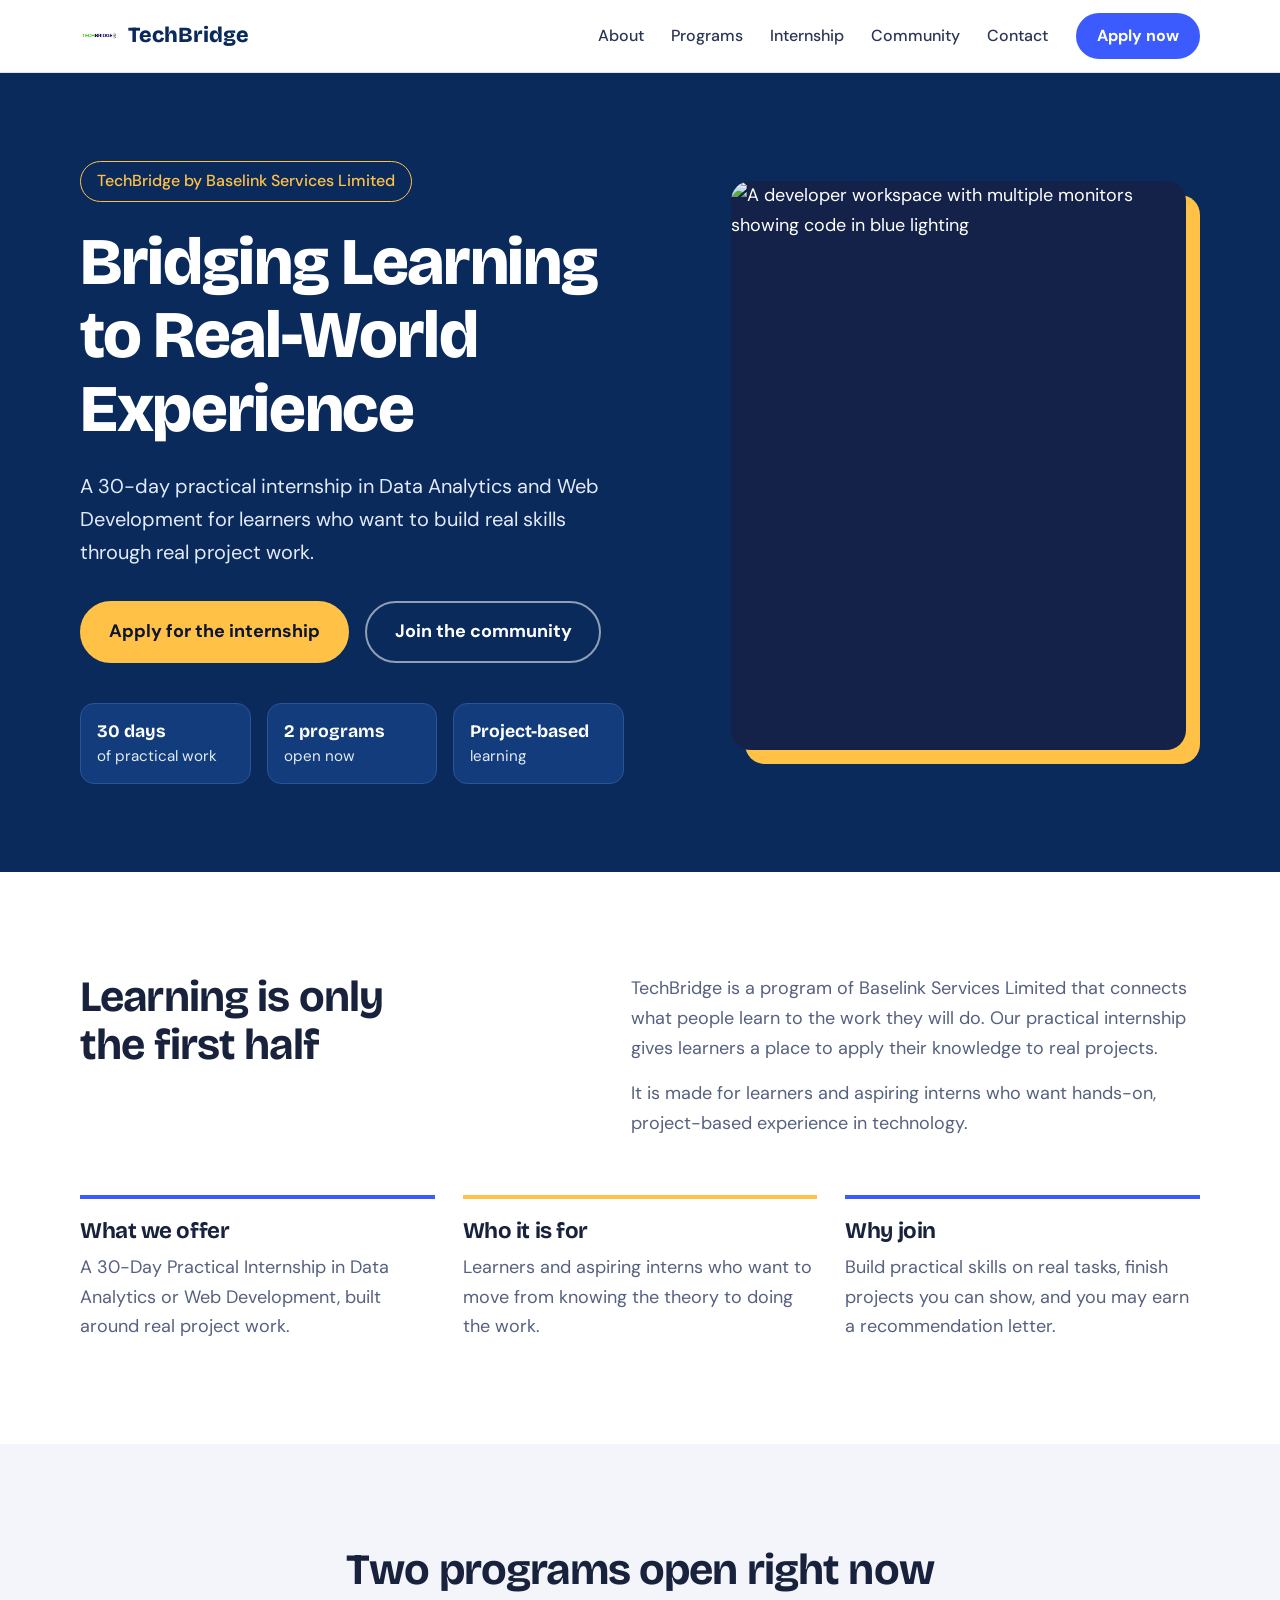
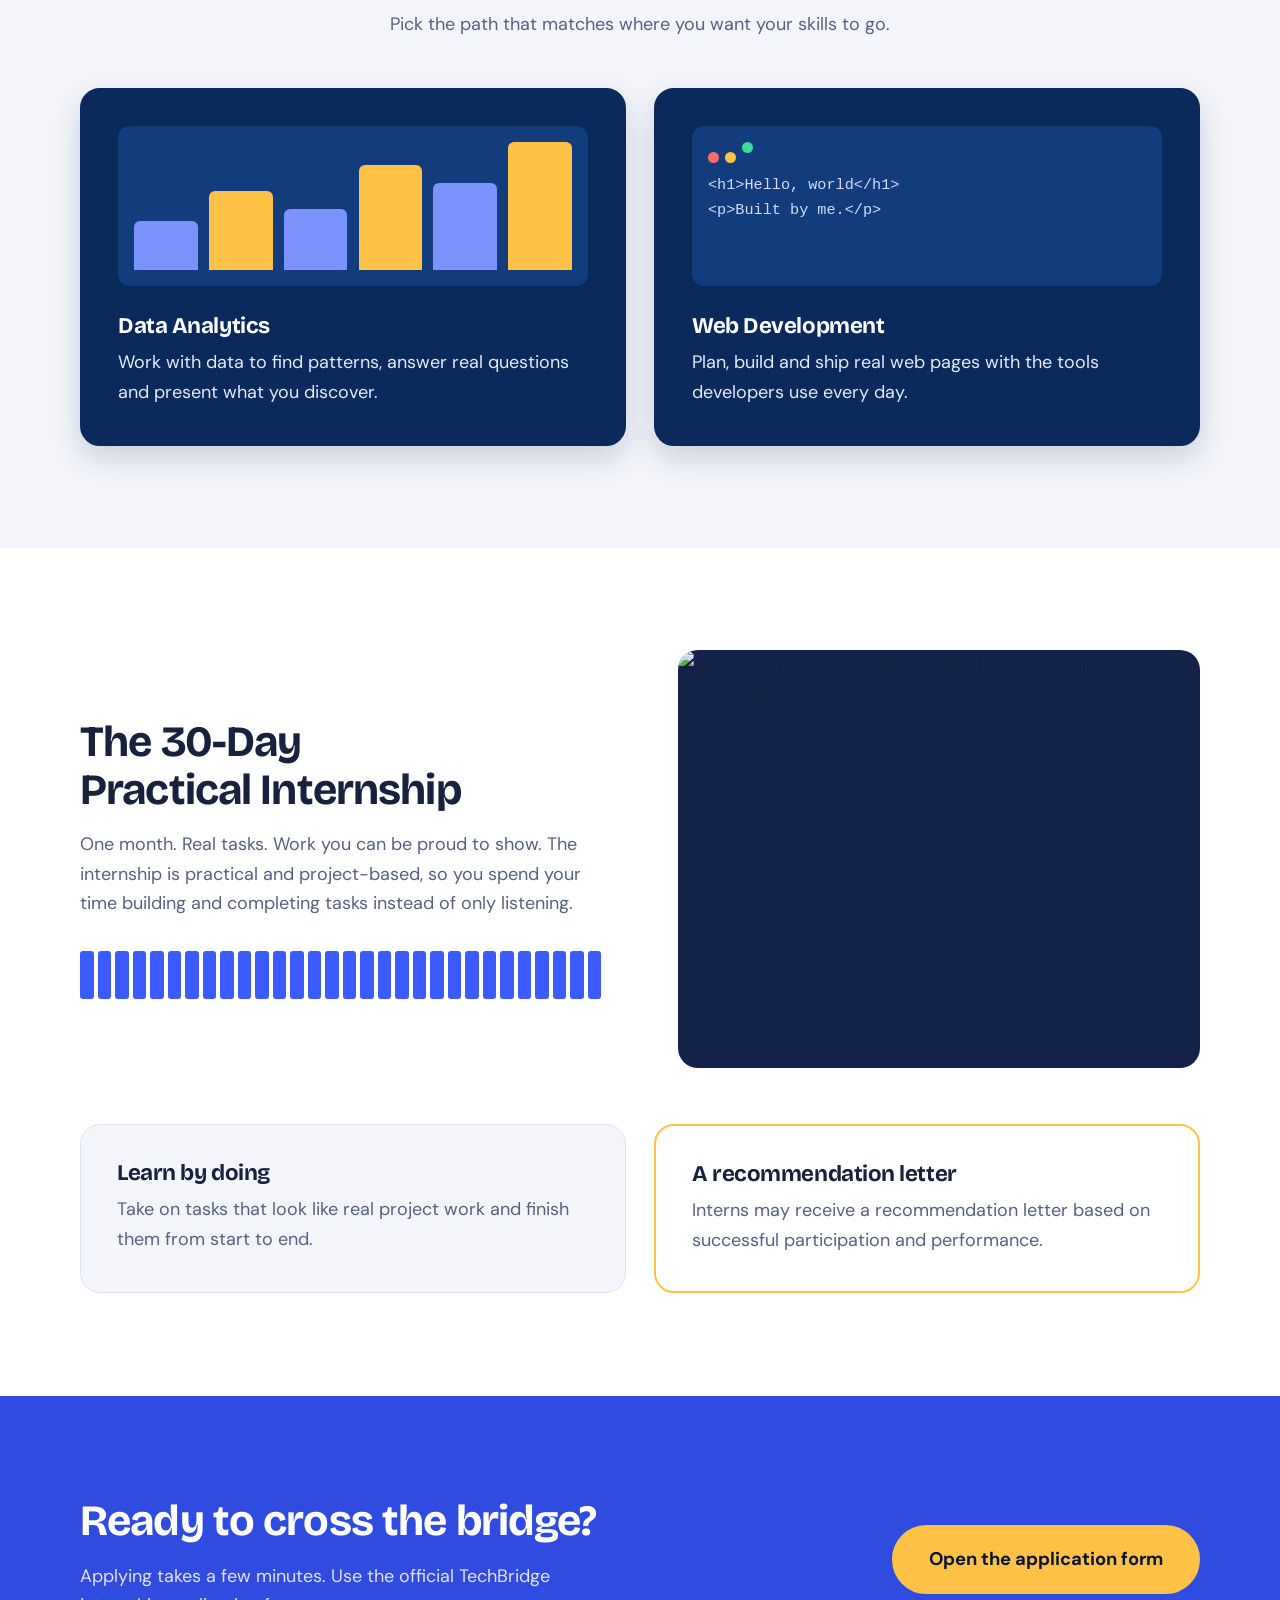
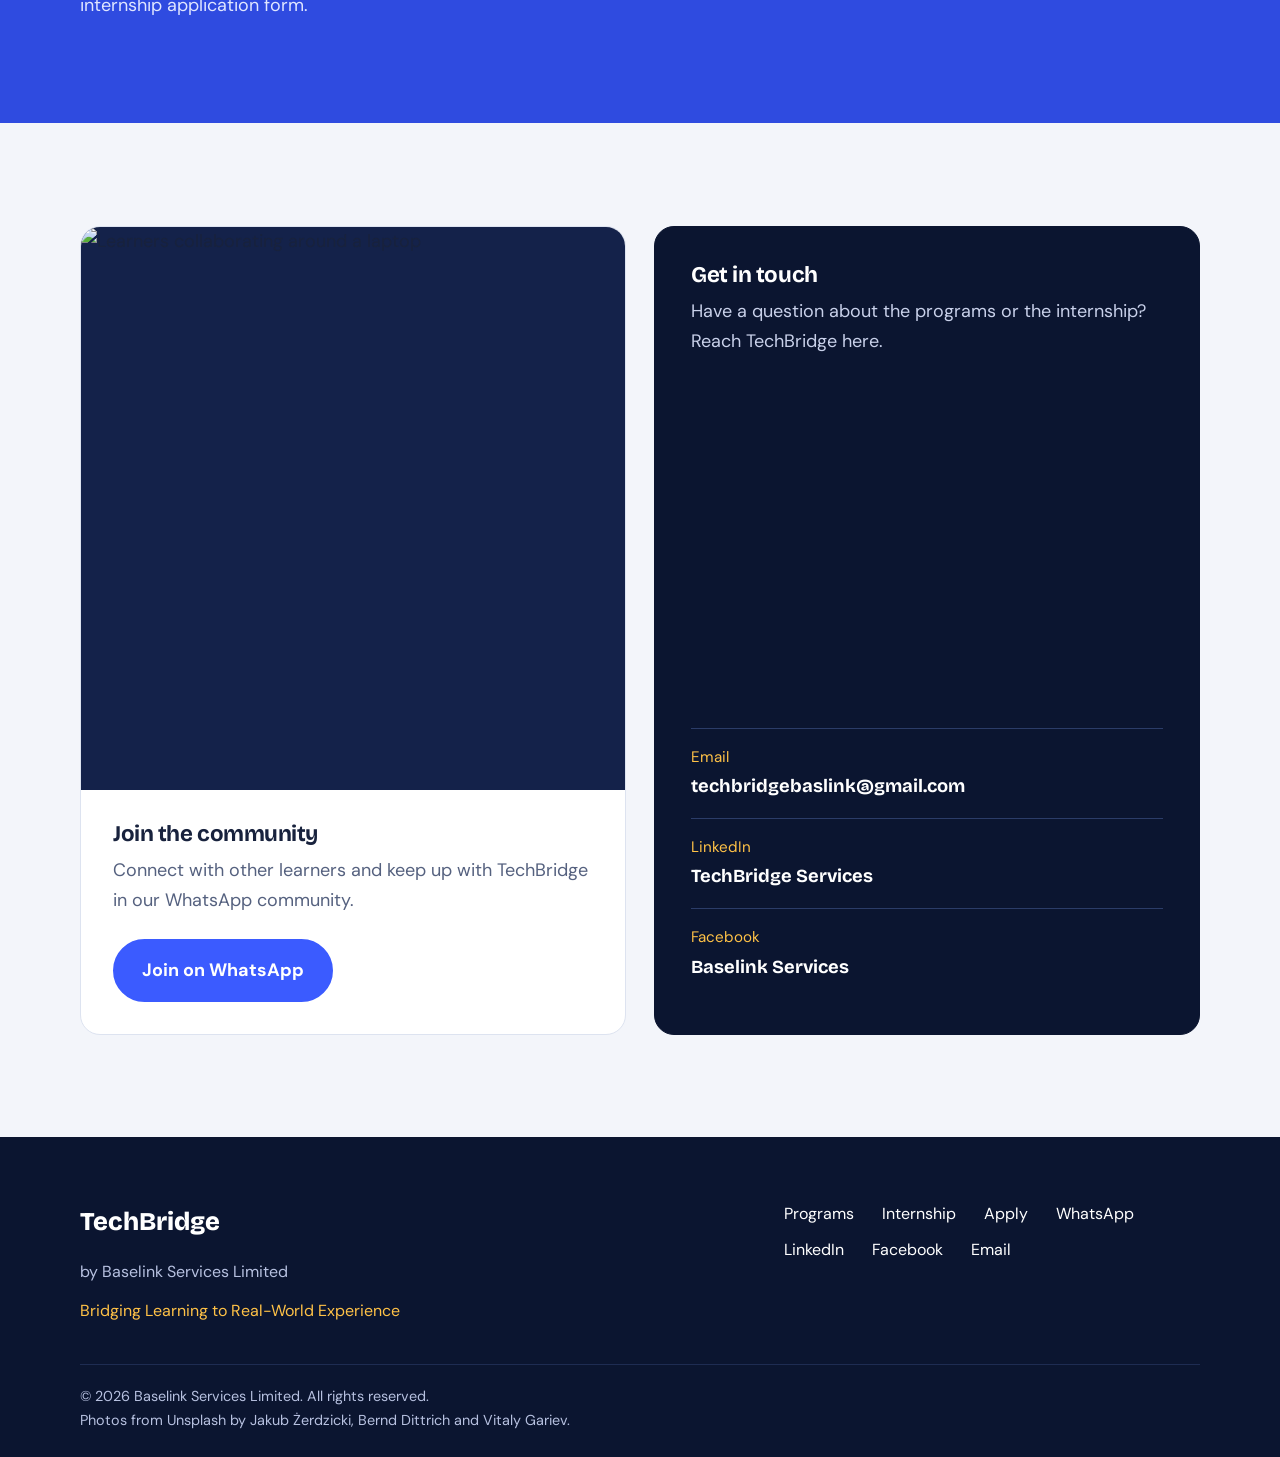
==== index.html @ 283a170d "initial commit" ====
<!doctype html>
<html lang="en">
  <head>
    <meta charset="UTF-8" />
    <meta name="viewport" content="width=device-width, initial-scale=1" />
    <title>TechBridge | Bridging Learning to Real-World Experience</title>
    <meta
      name="description"
      content="TechBridge by Baselink Services Limited offers a 30-day practical internship in Data Analytics and Web Development."
    />
    <link rel="icon" href="images/logo.svg" type="image/svg+xml" />
    <link rel="preconnect" href="https://fonts.googleapis.com" />
    <link rel="preconnect" href="https://fonts.gstatic.com" crossorigin />
    <link
      href="https://fonts.googleapis.com/css2?family=Bricolage+Grotesque:opsz,wght@12..96,500;12..96,700;12..96,800&family=DM+Sans:wght@400;500;700&display=swap"
      rel="stylesheet"
    />
    <link rel="stylesheet" href="style.css" />
  </head>
  <body>
    <a class="skip" href="#main">Skip to content</a>

    <header class="site-header">
      <div class="wrap nav-bar">
        <a class="brand" href="#top" aria-label="TechBridge home"
          ><img src="images/logo.png" alt="" width="38" height="38" /><span
            >TechBridge</span
          ></a
        >
        <input
          type="checkbox"
          id="nav-toggle"
          class="nav-toggle"
          aria-label="Toggle menu"
        />
        <label for="nav-toggle" class="nav-burger" aria-hidden="true"
          ><span></span
        ></label>
        <nav class="nav" aria-label="Main">
          <a href="#about">About</a>
          <a href="#programs">Programs</a>
          <a href="#internship">Internship</a>
          <a href="#community">Community</a>
          <a href="#contact">Contact</a>
          <a
            class="btn btn-small"
            href="https://forms.gle/8EbdSy5ttGfLZfjv5"
            target="_blank"
            rel="noopener"
            >Apply now</a
          >
        </nav>
      </div>
    </header>

    <main id="main">
      <section class="hero" id="top">
        <div class="wrap split hero-grid">
          <div>
            <p class="kicker">TechBridge by Baselink Services Limited</p>
            <h1>Bridging Learning to Real-World Experience</h1>
            <p class="lead">
              A 30-day practical internship in Data Analytics and Web
              Development for learners who want to build real skills through
              real project work.
            </p>
            <div class="actions">
              <a
                class="btn btn-amber"
                href="https://forms.gle/8EbdSy5ttGfLZfjv5"
                target="_blank"
                rel="noopener"
                >Apply for the internship</a
              >
              <a
                class="btn btn-ghost"
                href="https://chat.whatsapp.com/FqpBvYS4oaK32cXDxc8JIS"
                target="_blank"
                rel="noopener"
                >Join the community</a
              >
            </div>
            <ul class="facts">
              <li><strong>30 days</strong>of practical work</li>
              <li><strong>2 programs</strong>open now</li>
              <li><strong>Project-based</strong>learning</li>
            </ul>
          </div>
          <div class="media hero-media">
            <img
              src="https://images.unsplash.com/photo-1754548930550-be9fa88874f4?auto=format&fit=crop&crop=entropy&w=900&h=1125&q=80"
              width="900"
              height="1125"
              alt="A developer workspace with multiple monitors showing code in blue lighting"
            />
          </div>
        </div>
      </section>

      <section class="section" id="about">
        <div class="wrap">
          <div class="about-top">
            <h2>Learning is only the first half</h2>
            <div>
              <p>
                TechBridge is a program of Baselink Services Limited that
                connects what people learn to the work they will do. Our
                practical internship gives learners a place to apply their
                knowledge to real projects.
              </p>
              <p>
                It is made for learners and aspiring interns who want hands-on,
                project-based experience in technology.
              </p>
            </div>
          </div>
          <div class="trio">
            <article class="info">
              <h3>What we offer</h3>
              <p>
                A 30-Day Practical Internship in Data Analytics or Web
                Development, built around real project work.
              </p>
            </article>
            <article class="info">
              <h3>Who it is for</h3>
              <p>
                Learners and aspiring interns who want to move from knowing the
                theory to doing the work.
              </p>
            </article>
            <article class="info">
              <h3>Why join</h3>
              <p>
                Build practical skills on real tasks, finish projects you can
                show, and you may earn a recommendation letter.
              </p>
            </article>
          </div>
        </div>
      </section>

      <section class="section dark" id="programs">
        <div class="wrap">
          <div class="head head-center">
            <h2>Two programs open right now</h2>
            <p>Pick the path that matches where you want your skills to go.</p>
          </div>
          <div class="pair">
            <article class="panel">
              <div class="viz bars" aria-hidden="true">
                <i style="--h: 38%"></i><i style="--h: 62%"></i
                ><i style="--h: 48%"></i><i style="--h: 82%"></i
                ><i style="--h: 68%"></i><i style="--h: 100%"></i>
              </div>
              <h3>Data Analytics</h3>
              <p>
                Work with data to find patterns, answer real questions and
                present what you discover.
              </p>
            </article>
            <article class="panel">
              <div class="viz code" aria-hidden="true">
                <b></b><b></b><b></b
                ><span>&lt;h1&gt;Hello, world&lt;/h1&gt;</span
                ><span>&lt;p&gt;Built by me.&lt;/p&gt;</span>
              </div>
              <h3>Web Development</h3>
              <p>
                Plan, build and ship real web pages with the tools developers
                use every day.
              </p>
            </article>
          </div>
        </div>
      </section>

      <section class="section" id="internship">
        <div class="wrap">
          <div class="split">
            <div>
              <h2>The 30-Day Practical Internship</h2>
              <p>
                One month. Real tasks. Work you can be proud to show. The
                internship is practical and project-based, so you spend your
                time building and completing tasks instead of only listening.
              </p>
              <div class="days" role="img" aria-label="A 30-day timeline">
                <i></i><i></i><i></i><i></i><i></i><i></i><i></i><i></i><i></i
                ><i></i><i></i><i></i><i></i><i></i><i></i><i></i><i></i><i></i
                ><i></i><i></i><i></i><i></i><i></i><i></i><i></i><i></i><i></i
                ><i></i><i></i><i></i>
              </div>
            </div>
            <div class="media">
              <img
                src="https://images.unsplash.com/photo-1758270705290-62b6294dd044?auto=format&fit=crop&crop=entropy&w=1000&h=800&q=80"
                width="1000"
                height="800"
                loading="lazy"
                alt="Young learners gathered around a laptop, working on a project together"
              />
            </div>
          </div>
          <div class="pair perks">
            <div class="perk">
              <h3>Learn by doing</h3>
              <p>
                Take on tasks that look like real project work and finish them
                from start to end.
              </p>
            </div>
            <div class="perk letter">
              <h3>A recommendation letter</h3>
              <p>
                Interns may receive a recommendation letter based on successful
                participation and performance.
              </p>
            </div>
          </div>
        </div>
      </section>

      <section class="section cta" id="apply">
        <div class="wrap cta-inner">
          <div>
            <h2>Ready to cross the bridge?</h2>
            <p>
              Applying takes a few minutes. Use the official TechBridge
              internship application form.
            </p>
          </div>
          <a
            class="btn btn-amber btn-big"
            href="https://forms.gle/8EbdSy5ttGfLZfjv5"
            target="_blank"
            rel="noopener"
            >Open the application form</a
          >
        </div>
      </section>

      <section class="section tint">
        <div class="wrap pair">
          <article class="card" id="community">
            <img
              src="https://images.unsplash.com/photo-1758270705290-62b6294dd044?auto=format&fit=crop&crop=entropy&w=1000&h=563&q=80"
              width="1000"
              height="563"
              loading="lazy"
              alt="Learners collaborating around a laptop"
            />
            <div class="card-body">
              <h3>Join the community</h3>
              <p>
                Connect with other learners and keep up with TechBridge in our
                WhatsApp community.
              </p>
              <a
                class="btn"
                href="https://chat.whatsapp.com/FqpBvYS4oaK32cXDxc8JIS"
                target="_blank"
                rel="noopener"
                >Join on WhatsApp</a
              >
            </div>
          </article>
          <article class="card card-dark" id="contact">
            <div class="card-body">
              <h3>Get in touch</h3>
              <p>
                Have a question about the programs or the internship? Reach
                TechBridge here.
              </p>
              <ul class="links">
                <li>
                  <a href="mailto:techbridgebaslink@gmail.com"
                    ><span>Email</span
                    ><strong>techbridgebaslink@gmail.com</strong></a
                  >
                </li>
                <li>
                  <a
                    href="https://www.linkedin.com/company/techbridge-services/"
                    target="_blank"
                    rel="noopener"
                    ><span>LinkedIn</span
                    ><strong>TechBridge Services</strong></a
                  >
                </li>
                <li>
                  <a
                    href="https://www.facebook.com/p/Baselink-Services-100066771475783/"
                    target="_blank"
                    rel="noopener"
                    ><span>Facebook</span><strong>Baselink Services</strong></a
                  >
                </li>
              </ul>
            </div>
          </article>
        </div>
      </section>
    </main>

    <footer class="site-footer">
      <div class="wrap foot">
        <div>
          <p class="foot-brand">TechBridge</p>
          <p>by Baselink Services Limited</p>
          <p class="tag">Bridging Learning to Real-World Experience</p>
        </div>
        <nav aria-label="Footer">
          <a href="#programs">Programs</a>
          <a href="#internship">Internship</a>
          <a
            href="https://forms.gle/8EbdSy5ttGfLZfjv5"
            target="_blank"
            rel="noopener"
            >Apply</a
          >
          <a
            href="https://chat.whatsapp.com/FqpBvYS4oaK32cXDxc8JIS"
            target="_blank"
            rel="noopener"
            >WhatsApp</a
          >
          <a
            href="https://www.linkedin.com/company/techbridge-services/"
            target="_blank"
            rel="noopener"
            >LinkedIn</a
          >
          <a
            href="https://www.facebook.com/p/Baselink-Services-100066771475783/"
            target="_blank"
            rel="noopener"
            >Facebook</a
          >
          <a href="mailto:techbridgebaslink@gmail.com">Email</a>
        </nav>
      </div>
      <p class="wrap copy">
        &copy; 2026 Baselink Services Limited. All rights reserved.<br />Photos
        from Unsplash by Jakub Żerdzicki, Bernd Dittrich and Vitaly Gariev.
      </p>
    </footer>
  </body>
</html>
---- style.css ----
/* Change the brand colours here (they are used everywhere below) */
:root{
  --ink:#0B1530;      /* dark background */
  --navy:#14224A;     /* dark panels */
  --hero:#0A2A5C;     /* deep navy blue (hero) */
  --blue:#3B5BFF;     /* primary */
  --amber:#FFC247;    /* accent */
  --bg:#fff; --tint:#F3F5FA; --line:#DDE3F0; --text:#18223D; --muted:#55617F; --link:#2F4BE0;
  --gutter:clamp(1.25rem,5vw,3rem);
  --head:"Bricolage Grotesque","Segoe UI",system-ui,sans-serif; --body:"DM Sans","Segoe UI",system-ui,sans-serif;
}
*{box-sizing:border-box;margin:0}
html{scroll-behavior:smooth;scroll-padding-top:84px}
body{font-family:var(--body);font-size:1.125rem;line-height:1.65;color:var(--text);background:var(--bg)}
img,svg{max-width:100%;display:block}
a{color:var(--link)}
:focus-visible{outline:3px solid var(--amber);outline-offset:3px}
.wrap{width:min(1120px,100% - 2*var(--gutter));margin-inline:auto}
.skip{position:absolute;left:-999px;background:var(--amber);color:var(--ink);padding:.5rem 1rem;z-index:30}
.skip:focus{left:1rem;top:1rem}
h1,h2,h3{font-family:var(--head);line-height:1.1;letter-spacing:-.02em}
h1{font-size:clamp(2.4rem,5.2vw,4.2rem);font-weight:800}
h2{font-size:clamp(1.8rem,3.6vw,2.7rem);font-weight:700;margin-bottom:1rem;text-wrap:balance}
h3{font-size:1.4rem;font-weight:700;margin-bottom:.6rem}
p+p{margin-top:1rem}

/* Buttons */
.btn{display:inline-block;background:var(--blue);color:#fff;font-weight:700;text-decoration:none;text-align:center;padding:.9rem 1.7rem;border-radius:999px;border:2px solid var(--blue);transition:transform .2s,background .2s,color .2s}
.btn:hover{transform:translateY(-2px);background:#2A45D6;border-color:#2A45D6}
.btn-amber{background:var(--amber);border-color:var(--amber);color:var(--ink)}
.btn-amber:hover{background:#fff;border-color:#fff;color:var(--ink)}
.btn-ghost{background:transparent;border-color:rgba(255,255,255,.55);color:#fff}
.btn-ghost:hover{background:#fff;border-color:#fff;color:var(--ink)}
.btn-small{padding:.5rem 1.2rem;font-size:1rem}
.btn-big{padding:1.1rem 2.2rem;font-size:1.15rem}

/* Header */
.site-header{position:sticky;top:0;z-index:20;background:#fff;border-bottom:1px solid var(--line)}
.nav-bar{display:flex;align-items:center;justify-content:space-between;min-height:72px;position:relative}
.brand{display:flex;align-items:center;gap:.6rem;font-family:var(--head);font-weight:800;font-size:1.35rem;color:var(--hero);text-decoration:none}
.nav{display:flex;align-items:center;gap:1.7rem}
.nav a:not(.btn){color:#2B3656;text-decoration:none;font-weight:500;font-size:1rem}
.nav a:not(.btn):hover{color:var(--link)}
.nav-toggle,.nav-burger{display:none}

/* Split layout: text and image side by side */
.split{display:grid;grid-template-columns:1fr 1fr;gap:clamp(2rem,6vw,5rem);align-items:center}
.split-rev .media{order:-1}
.media img{width:100%;height:auto;border-radius:20px;object-fit:cover;background:var(--navy)}

/* Hero */
.hero{background:var(--hero);color:#fff;padding:clamp(3rem,7vw,5.5rem) 0}
.hero-grid{grid-template-columns:1.1fr .9fr}
.hero .kicker{display:inline-block;color:var(--amber);font-weight:500;padding:.4rem 1rem;border:1px solid var(--amber);border-radius:999px;margin-bottom:1.5rem;font-size:1rem}
.hero .lead{font-size:1.25rem;color:#E3EAF8;max-width:34rem;margin:1.5rem 0 2rem}
.actions{display:flex;flex-wrap:wrap;gap:1rem}
.facts{list-style:none;padding:0;display:grid;grid-template-columns:repeat(3,1fr);gap:1rem;max-width:34rem;margin-top:2.5rem}
.facts li{padding:1rem;border-radius:14px;background:#123C7C;border:1px solid #2A5497;color:#E3EAF8;font-size:.95rem;line-height:1.35}
.facts strong{display:block;color:#fff;font-family:var(--head);font-size:1.1rem;margin-bottom:.15rem}
.hero-media img{aspect-ratio:4/5;box-shadow:14px 14px 0 var(--amber)}
.hero-media{padding-right:14px;padding-bottom:14px}

/* Sections */
.section{padding:clamp(4rem,8vw,6.5rem) 0}
.tint{background:var(--tint)}
.split p{color:var(--muted);max-width:34rem}
.head{max-width:40rem;margin-bottom:3rem}
.head-center{text-align:center;margin-inline:auto}
.pair{display:grid;grid-template-columns:1fr 1fr;gap:1.75rem}

/* About */
.about-top{display:grid;grid-template-columns:1fr 1.2fr;gap:clamp(2rem,6vw,5rem);align-items:start}
.about-top h2{margin:0}
.about-top p{color:var(--muted);max-width:36rem}
.trio{display:grid;grid-template-columns:repeat(3,1fr);gap:1.75rem;margin-top:3.5rem}
.info{padding-top:1.25rem;border-top:4px solid var(--blue)}
.info:nth-child(2){border-top-color:var(--amber)}
.info p{color:var(--muted)}

/* Programs (unchanged look) */
.dark{background:var(--tint);color:var(--text)}
.dark .head p{color:var(--muted)}
.panel{border-radius:20px;padding:2.25rem;background:var(--hero);color:#fff;border:2px solid var(--hero);box-shadow:0 12px 30px rgba(10,42,92,.18);transition:transform .25s,border-color .25s}
.panel:hover{transform:translateY(-6px);border-color:var(--amber)}
.panel p{color:#E3EAF8}
.viz{height:160px;margin-bottom:1.75rem;border-radius:12px;background:#123C7C;padding:1rem}
.bars{display:flex;align-items:flex-end;gap:.7rem}
.bars i{flex:1;height:var(--h);border-radius:6px 6px 0 0;background:#7C93FF}
.bars i:nth-child(even){background:var(--amber)}
.code{font-family:ui-monospace,Menlo,Consolas,monospace;font-size:.95rem;color:#D3DCFF;line-height:1.7}
.code b{display:inline-block;width:11px;height:11px;border-radius:50%;background:#FF6B6B;margin-right:6px}
.code b:nth-child(2){background:var(--amber)}.code b:nth-child(3){background:#3DDC97;margin-bottom:.6rem}
.code span{display:block}

/* Internship */
.days{display:flex;gap:4px;height:48px;margin-top:2rem}
.days i{flex:1;background:var(--blue);border-radius:3px}
.perks{margin-top:3.5rem}
.perk{padding:2.25rem;border-radius:20px;background:var(--tint);border:1px solid var(--line)}
.perk p{color:var(--muted)}
.letter{background:#fff;border:2px solid var(--amber)}

/* CTA */
.cta{background:#2F4BE0;color:#fff}
.cta-inner{display:flex;flex-wrap:wrap;gap:2rem;align-items:center;justify-content:space-between}
.cta p{color:#E0E6FF;max-width:32rem}

/* Community and contact cards */
.card{background:#fff;border:1px solid var(--line);border-radius:20px;overflow:hidden;display:flex;flex-direction:column}
.card img{width:100%;aspect-ratio:16/9;object-fit:cover;background:var(--navy)}
.card-body{padding:2rem;display:flex;flex-direction:column;align-items:flex-start;flex:1}
.card-body p{color:var(--muted);margin-bottom:1.5rem}
.card-body .btn,.card-body .mail{margin-top:auto}
.mail{font-family:var(--head);font-weight:700;font-size:1.2rem;overflow-wrap:anywhere}

/* Contact card (dark, no image) */
.card-dark{background:var(--ink);border-color:var(--ink);color:#fff}
.card-dark .card-body{padding:2.25rem}
.card-dark p{color:#C9D1EA}
.links{list-style:none;padding:0;width:100%;margin-top:auto}
.links li{border-top:1px solid #2B3C68}
.links a{display:flex;flex-direction:column;gap:.1rem;padding:1rem 0;text-decoration:none;color:#fff}
.links span{font-size:.95rem;color:var(--amber)}
.links strong{font-family:var(--head);font-size:1.15rem;overflow-wrap:anywhere}
.links a:hover strong{color:var(--amber)}

/* Footer */
.site-footer{background:var(--ink);color:#B7C1E0;padding:4rem 0 1.5rem;font-size:1rem}
.foot{display:flex;flex-wrap:wrap;justify-content:space-between;gap:2.5rem}
.foot-brand{font-family:var(--head);font-weight:800;font-size:1.6rem;color:#fff}
.tag{margin-top:.75rem;color:var(--amber)}
.site-footer nav{display:flex;flex-wrap:wrap;gap:.6rem 1.75rem;max-width:26rem;align-content:flex-start}
.site-footer a{color:#fff;text-decoration:none}
.site-footer a:hover{color:var(--amber)}
.copy{margin-top:2.5rem;padding-top:1.25rem;border-top:1px solid #1E2C52;font-size:.9rem}

/* Scroll reveals (CSS only, where supported) */
@supports (animation-timeline:view()){
  .media,.perk,.card,.panel,.info{animation:rise linear backwards;animation-timeline:view();animation-range:entry 0% cover 30%}
  @keyframes rise{from{opacity:0;transform:translateY(40px)}to{opacity:1;transform:none}}
}

/* Tablet */
@media (max-width:900px){
  .split,.hero-grid,.pair,.about-top,.trio{grid-template-columns:1fr}
  .split-rev .media{order:0}
  .hero-media{max-width:460px}
  .hero-media img{aspect-ratio:4/3}
}

/* Mobile menu */
@media (max-width:720px){
  .nav-burger{display:flex;align-items:center;justify-content:center;width:44px;height:44px;cursor:pointer}
  .nav-burger span,.nav-burger span::before,.nav-burger span::after{content:"";display:block;width:24px;height:3px;background:var(--ink);border-radius:2px;position:relative}
  .nav-burger span::before{position:absolute;top:-7px}
  .nav-burger span::after{position:absolute;top:7px}
  .nav-toggle{display:block;position:absolute;opacity:0;width:44px;height:44px;right:0}
  .nav-toggle:focus-visible+.nav-burger{outline:3px solid var(--amber)}
  .nav{display:none;position:absolute;top:72px;left:calc(-1*var(--gutter));right:calc(-1*var(--gutter));flex-direction:column;align-items:stretch;gap:0;background:#fff;padding:.5rem var(--gutter) 1.25rem;border-bottom:1px solid var(--line)}
  .nav a{padding:.85rem 0}
  .nav .btn{margin-top:.5rem}
  .nav-toggle:checked~.nav{display:flex}
}

/* Small screens */
@media (max-width:560px){
  body{font-size:1.05rem}
  .brand{font-size:1.2rem}
  .hero .kicker{font-size:.9rem}
  .hero .lead{font-size:1.1rem}
  .actions .btn,.btn-big{width:100%}
  .facts{grid-template-columns:1fr}
  .section{padding:3.25rem 0}
  .head{margin-bottom:2rem}
  .panel,.perk,.card-body,.card-dark .card-body{padding:1.5rem}
  .trio{margin-top:2.5rem}
  .viz{height:125px}
  .days{height:34px;gap:2px}
  .perks{margin-top:2.5rem}
  .mail{font-size:1.05rem}
}
@media (max-width:360px){
  h1{font-size:2.1rem}
  .brand span{font-size:1.1rem}
}
@media (prefers-reduced-motion:reduce){
  html{scroll-behavior:auto}
  .btn,.panel{transition:none}
  .media,.perk,.card,.panel,.info{animation:none}
}
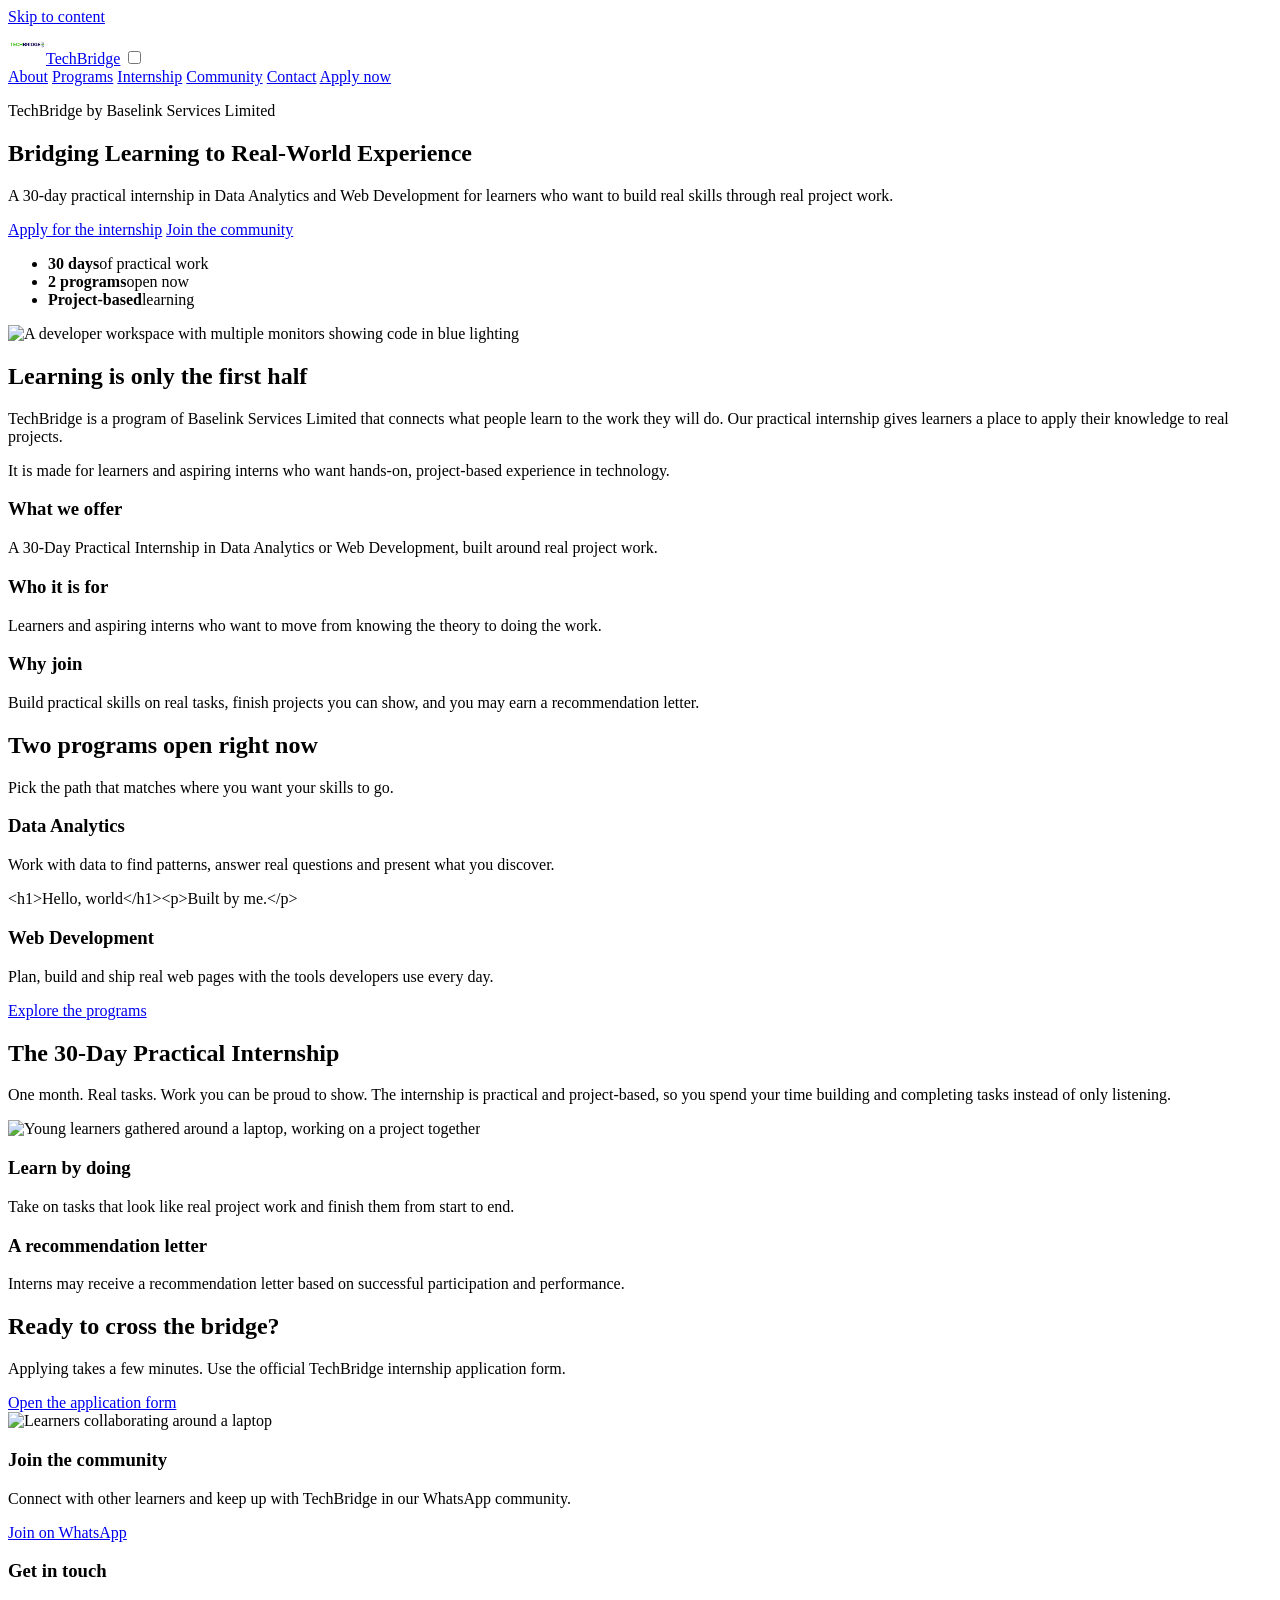
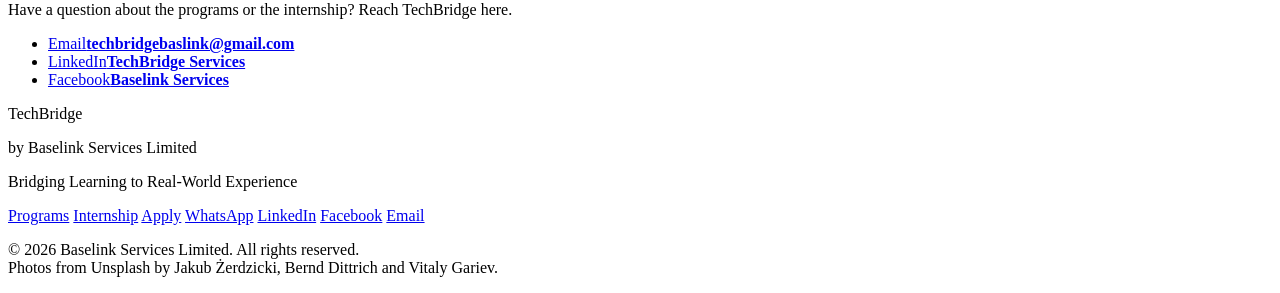
==== commit 857abbf2: "added program file" ====
--- a/index.html
+++ b/index.html
@@ -15,7 +15,7 @@
       href="https://fonts.googleapis.com/css2?family=Bricolage+Grotesque:opsz,wght@12..96,500;12..96,700;12..96,800&family=DM+Sans:wght@400;500;700&display=swap"
       rel="stylesheet"
     />
-    <link rel="stylesheet" href="style.css" />
+    <link rel="stylesheet" href="style2.css" />
   </head>
   <body>
     <a class="skip" href="#main">Skip to content</a>
@@ -38,7 +38,7 @@
         ></label>
         <nav class="nav" aria-label="Main">
           <a href="#about">About</a>
-          <a href="#programs">Programs</a>
+          <a href="programs.html">Programs</a>
           <a href="#internship">Internship</a>
           <a href="#community">Community</a>
           <a href="#contact">Contact</a>
@@ -172,6 +172,9 @@
               </p>
             </article>
           </div>
+          <p class="more">
+            <a class="btn" href="programs.html">Explore the programs</a>
+          </p>
         </div>
       </section>
 
@@ -311,7 +314,7 @@
           <p class="tag">Bridging Learning to Real-World Experience</p>
         </div>
         <nav aria-label="Footer">
-          <a href="#programs">Programs</a>
+          <a href="programs.html">Programs</a>
           <a href="#internship">Internship</a>
           <a
             href="https://forms.gle/8EbdSy5ttGfLZfjv5"
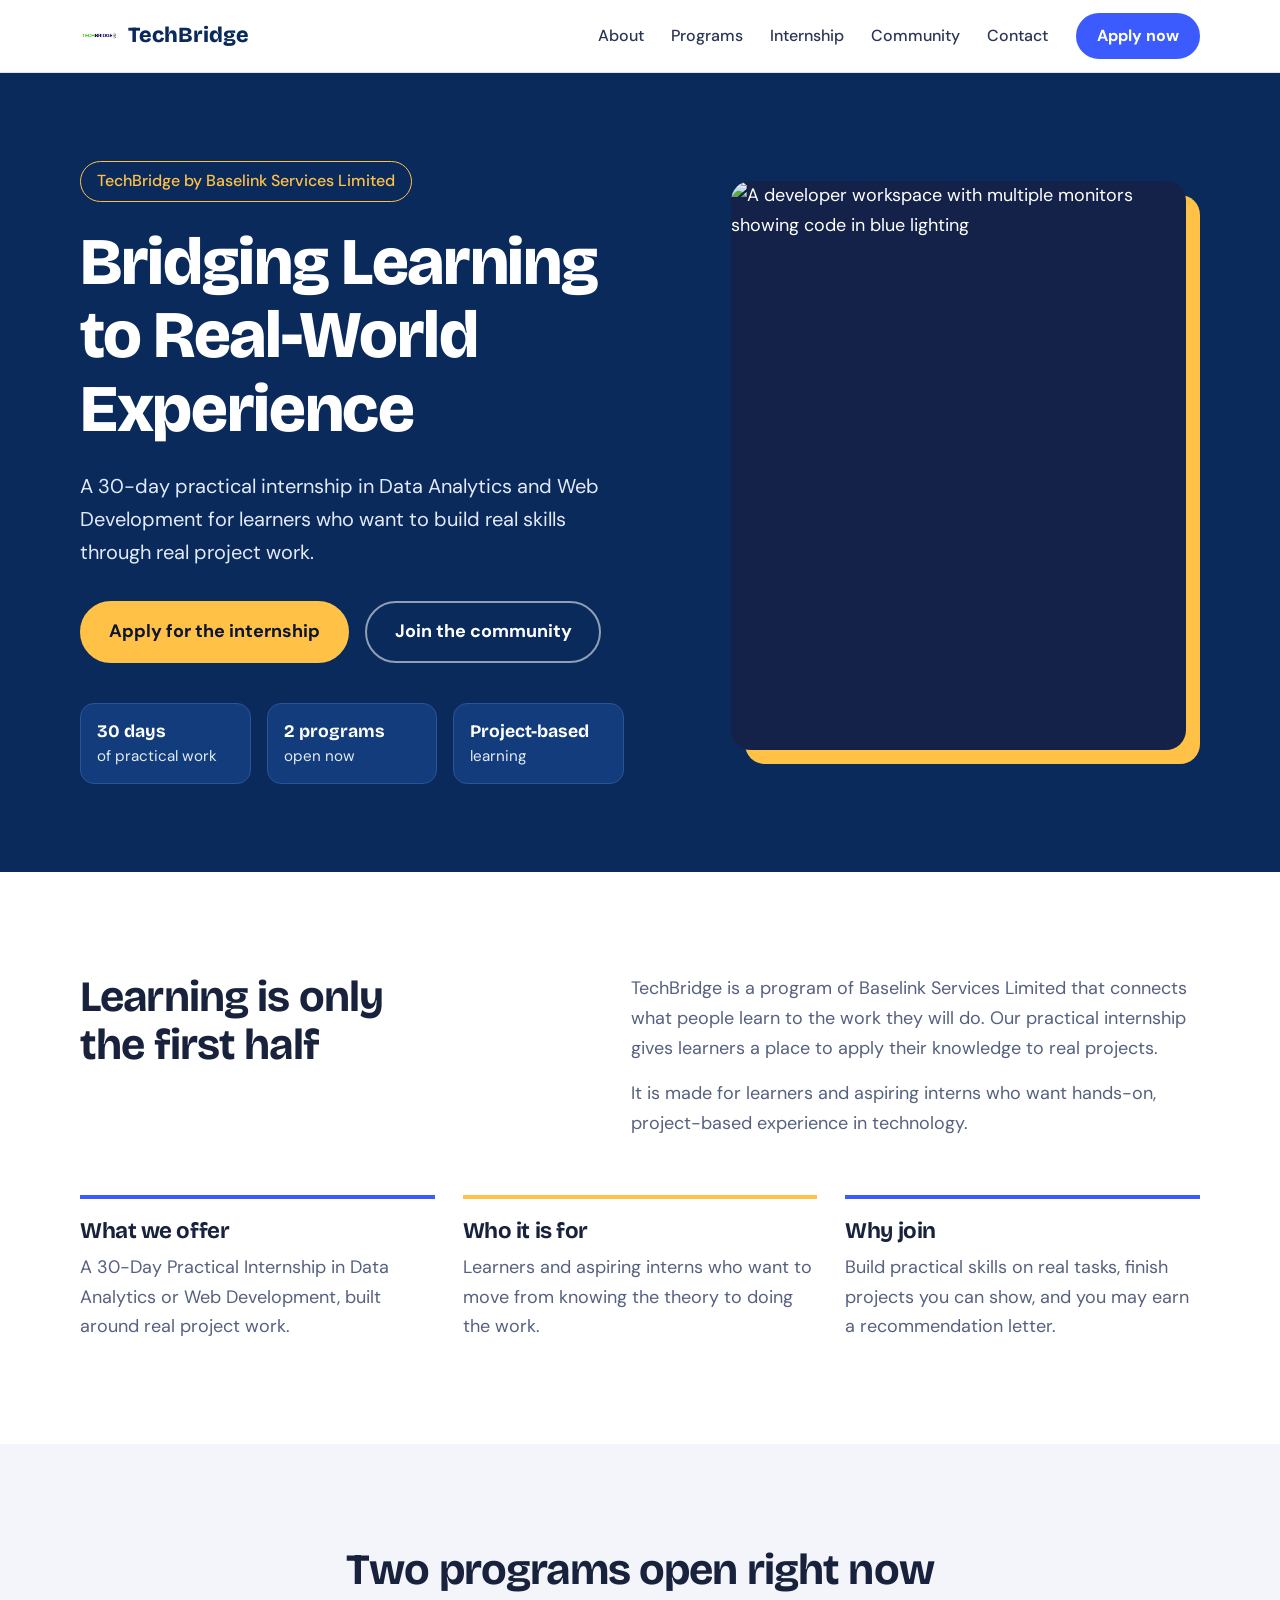
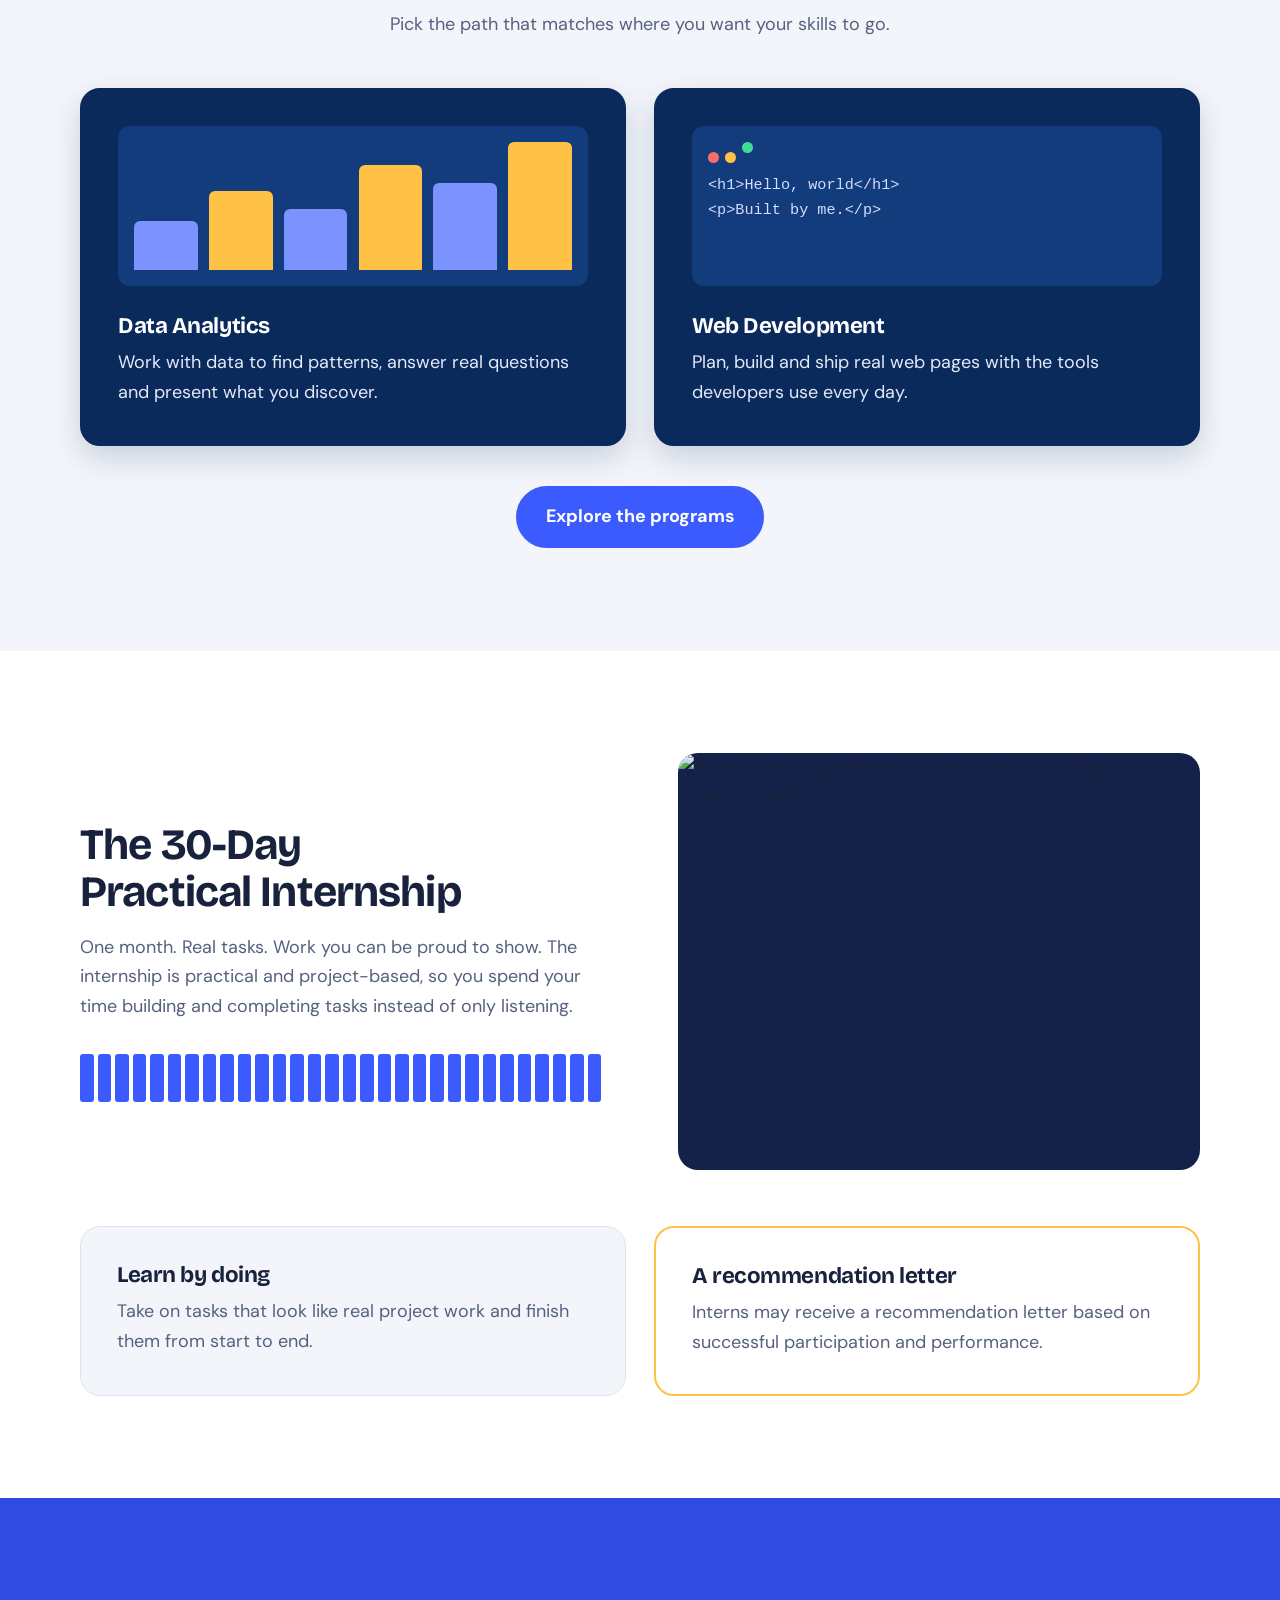
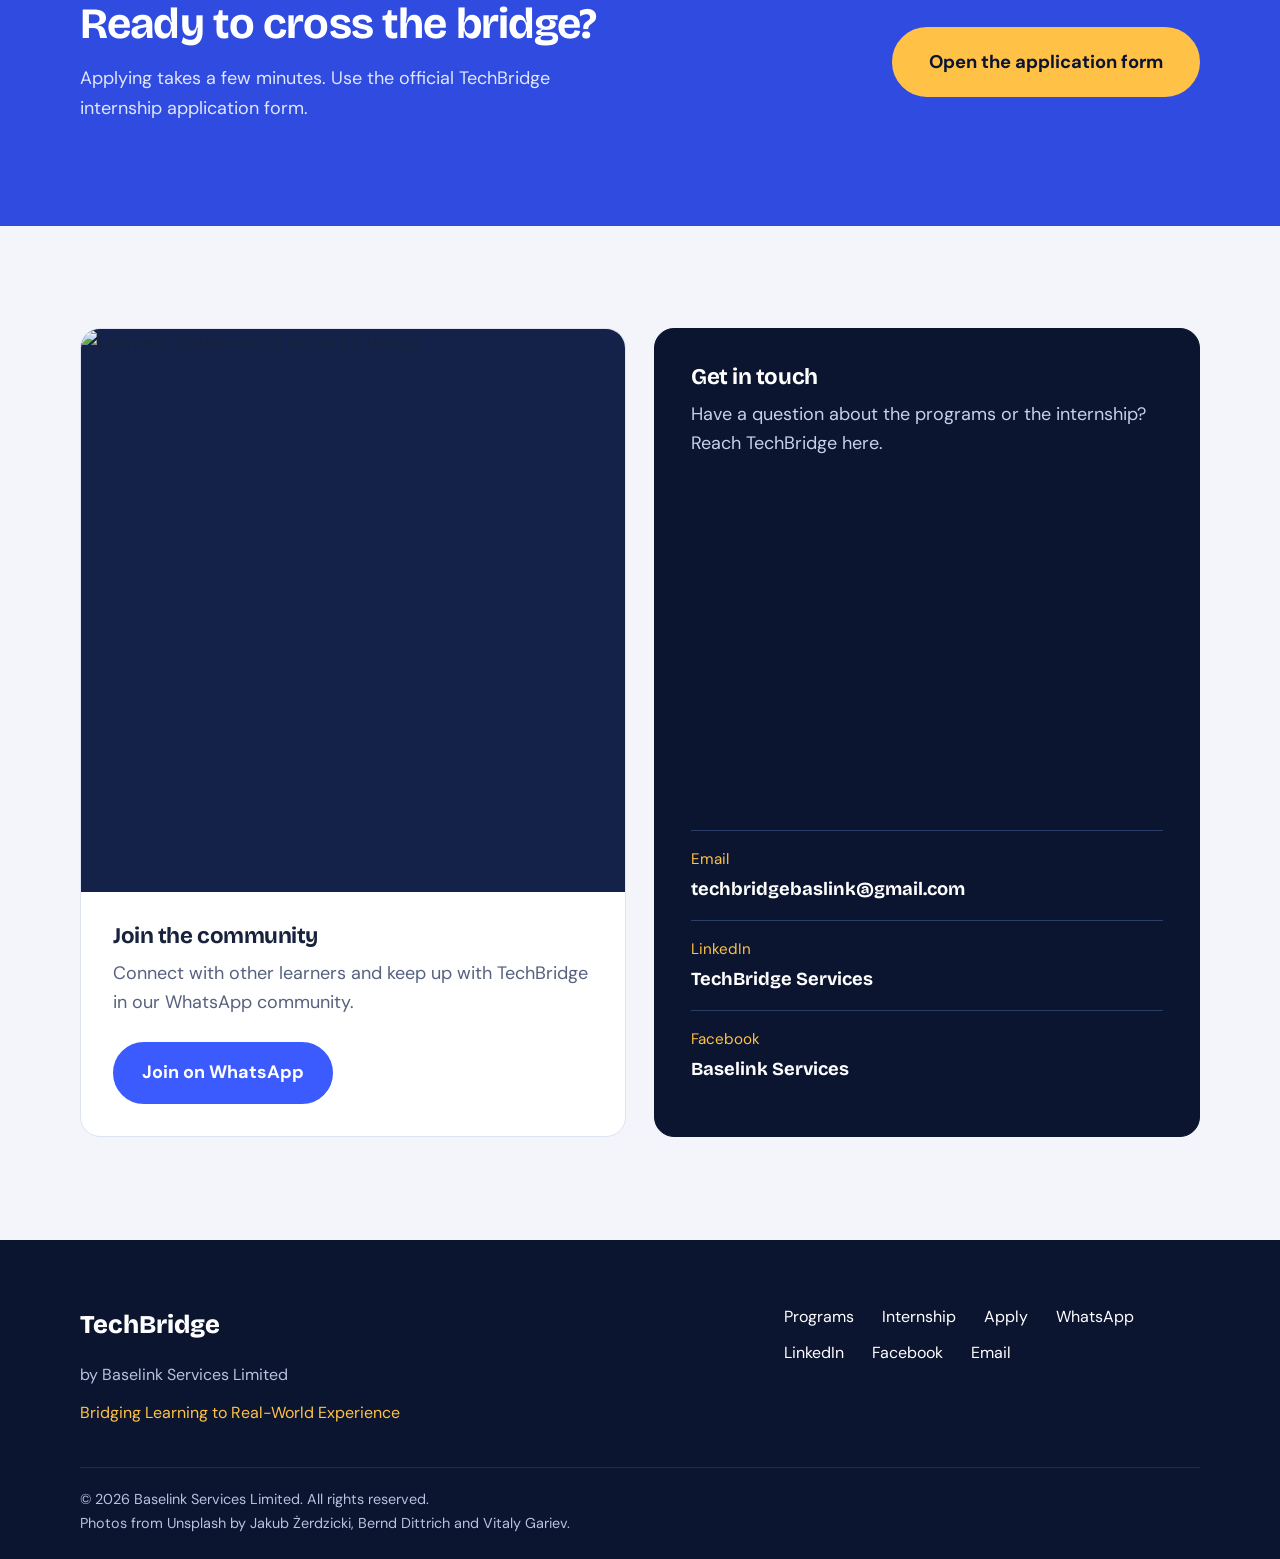
==== commit fc3ab729: "connected style file" ====
--- a/index.html
+++ b/index.html
@@ -15,7 +15,7 @@
       href="https://fonts.googleapis.com/css2?family=Bricolage+Grotesque:opsz,wght@12..96,500;12..96,700;12..96,800&family=DM+Sans:wght@400;500;700&display=swap"
       rel="stylesheet"
     />
-    <link rel="stylesheet" href="style2.css" />
+    <link rel="stylesheet" href="style.css" />
   </head>
   <body>
     <a class="skip" href="#main">Skip to content</a>
--- a/style.css
+++ b/style.css
@@ -0,0 +1,265 @@
+/* Change the brand colours here (they are used everywhere below) */
+:root{
+  --ink:#0B1530;      /* dark background */
+  --navy:#14224A;     /* dark panels */
+  --hero:#0A2A5C;     /* deep navy blue (hero) */
+  --blue:#3B5BFF;     /* primary */
+  --amber:#FFC247;    /* accent */
+  --bg:#fff; --tint:#F3F5FA; --line:#DDE3F0; --text:#18223D; --muted:#55617F; --link:#2F4BE0;
+  --gutter:clamp(1.25rem,5vw,3rem);
+  --head:"Bricolage Grotesque","Segoe UI",system-ui,sans-serif; --body:"DM Sans","Segoe UI",system-ui,sans-serif;
+}
+*{box-sizing:border-box;margin:0}
+html{scroll-behavior:smooth;scroll-padding-top:84px}
+body{font-family:var(--body);font-size:1.125rem;line-height:1.65;color:var(--text);background:var(--bg)}
+img,svg{max-width:100%;display:block}
+a{color:var(--link)}
+:focus-visible{outline:3px solid var(--amber);outline-offset:3px}
+.wrap{width:min(1120px,100% - 2*var(--gutter));margin-inline:auto}
+.skip{position:absolute;left:-999px;background:var(--amber);color:var(--ink);padding:.5rem 1rem;z-index:30}
+.skip:focus{left:1rem;top:1rem}
+h1,h2,h3{font-family:var(--head);line-height:1.1;letter-spacing:-.02em}
+h1{font-size:clamp(2.4rem,5.2vw,4.2rem);font-weight:800}
+h2{font-size:clamp(1.8rem,3.6vw,2.7rem);font-weight:700;margin-bottom:1rem;text-wrap:balance}
+h3{font-size:1.4rem;font-weight:700;margin-bottom:.6rem}
+p+p{margin-top:1rem}
+
+/* Buttons */
+.btn{display:inline-block;background:var(--blue);color:#fff;font-weight:700;text-decoration:none;text-align:center;padding:.9rem 1.7rem;border-radius:999px;border:2px solid var(--blue);transition:transform .2s,background .2s,color .2s}
+.btn:hover{transform:translateY(-2px);background:#2A45D6;border-color:#2A45D6}
+.btn-amber{background:var(--amber);border-color:var(--amber);color:var(--ink)}
+.btn-amber:hover{background:#fff;border-color:#fff;color:var(--ink)}
+.btn-ghost{background:transparent;border-color:rgba(255,255,255,.55);color:#fff}
+.btn-ghost:hover{background:#fff;border-color:#fff;color:var(--ink)}
+.btn-small{padding:.5rem 1.2rem;font-size:1rem}
+.btn-big{padding:1.1rem 2.2rem;font-size:1.15rem}
+
+/* Header */
+.site-header{position:sticky;top:0;z-index:20;background:#fff;border-bottom:1px solid var(--line)}
+.nav-bar{display:flex;align-items:center;justify-content:space-between;min-height:72px;position:relative}
+.brand{display:flex;align-items:center;gap:.6rem;font-family:var(--head);font-weight:800;font-size:1.35rem;color:var(--hero);text-decoration:none}
+.nav{display:flex;align-items:center;gap:1.7rem}
+.nav a:not(.btn){color:#2B3656;text-decoration:none;font-weight:500;font-size:1rem}
+.nav a:not(.btn):hover{color:var(--link)}
+.nav-toggle,.nav-burger{display:none}
+
+/* Split layout: text and image side by side */
+.split{display:grid;grid-template-columns:1fr 1fr;gap:clamp(2rem,6vw,5rem);align-items:center}
+.split-rev .media{order:-1}
+.media img{width:100%;height:auto;border-radius:20px;object-fit:cover;background:var(--navy)}
+
+/* Hero */
+.hero{background:var(--hero);color:#fff;padding:clamp(3rem,7vw,5.5rem) 0}
+.hero-grid{grid-template-columns:1.1fr .9fr}
+.hero .kicker{display:inline-block;color:var(--amber);font-weight:500;padding:.4rem 1rem;border:1px solid var(--amber);border-radius:999px;margin-bottom:1.5rem;font-size:1rem}
+.hero .lead{font-size:1.25rem;color:#E3EAF8;max-width:34rem;margin:1.5rem 0 2rem}
+.actions{display:flex;flex-wrap:wrap;gap:1rem}
+.facts{list-style:none;padding:0;display:grid;grid-template-columns:repeat(3,1fr);gap:1rem;max-width:34rem;margin-top:2.5rem}
+.facts li{padding:1rem;border-radius:14px;background:#123C7C;border:1px solid #2A5497;color:#E3EAF8;font-size:.95rem;line-height:1.35}
+.facts strong{display:block;color:#fff;font-family:var(--head);font-size:1.1rem;margin-bottom:.15rem}
+.hero-media img{aspect-ratio:4/5;box-shadow:14px 14px 0 var(--amber)}
+.hero-media{padding-right:14px;padding-bottom:14px}
+
+/* Sections */
+.section{padding:clamp(4rem,8vw,6.5rem) 0}
+.tint{background:var(--tint)}
+.split p{color:var(--muted);max-width:34rem}
+.head{max-width:40rem;margin-bottom:3rem}
+.head-center{text-align:center;margin-inline:auto}
+.pair{display:grid;grid-template-columns:1fr 1fr;gap:1.75rem}
+
+/* About */
+.about-top{display:grid;grid-template-columns:1fr 1.2fr;gap:clamp(2rem,6vw,5rem);align-items:start}
+.about-top h2{margin:0}
+.about-top p{color:var(--muted);max-width:36rem}
+.trio{display:grid;grid-template-columns:repeat(3,1fr);gap:1.75rem;margin-top:3.5rem}
+.info{padding-top:1.25rem;border-top:4px solid var(--blue)}
+.info:nth-child(2){border-top-color:var(--amber)}
+.info p{color:var(--muted)}
+
+/* Programs (unchanged look) */
+.dark{background:var(--tint);color:var(--text)}
+.dark .head p{color:var(--muted)}
+.panel{border-radius:20px;padding:2.25rem;background:var(--hero);color:#fff;border:2px solid var(--hero);box-shadow:0 12px 30px rgba(10,42,92,.18);transition:transform .25s,border-color .25s}
+.panel:hover{transform:translateY(-6px);border-color:var(--amber)}
+.panel p{color:#E3EAF8}
+.viz{height:160px;margin-bottom:1.75rem;border-radius:12px;background:#123C7C;padding:1rem}
+.bars{display:flex;align-items:flex-end;gap:.7rem}
+.bars i{flex:1;height:var(--h);border-radius:6px 6px 0 0;background:#7C93FF}
+.bars i:nth-child(even){background:var(--amber)}
+.code{font-family:ui-monospace,Menlo,Consolas,monospace;font-size:.95rem;color:#D3DCFF;line-height:1.7}
+.code b{display:inline-block;width:11px;height:11px;border-radius:50%;background:#FF6B6B;margin-right:6px}
+.code b:nth-child(2){background:var(--amber)}.code b:nth-child(3){background:#3DDC97;margin-bottom:.6rem}
+.code span{display:block}
+
+/* Internship */
+.days{display:flex;gap:4px;height:48px;margin-top:2rem}
+.days i{flex:1;background:var(--blue);border-radius:3px}
+.perks{margin-top:3.5rem}
+.perk{padding:2.25rem;border-radius:20px;background:var(--tint);border:1px solid var(--line)}
+.perk p{color:var(--muted)}
+.letter{background:#fff;border:2px solid var(--amber)}
+
+/* CTA */
+.cta{background:#2F4BE0;color:#fff}
+.cta-inner{display:flex;flex-wrap:wrap;gap:2rem;align-items:center;justify-content:space-between}
+.cta p{color:#E0E6FF;max-width:32rem}
+
+/* Community and contact cards */
+.card{background:#fff;border:1px solid var(--line);border-radius:20px;overflow:hidden;display:flex;flex-direction:column}
+.card img{width:100%;aspect-ratio:16/9;object-fit:cover;background:var(--navy)}
+.card-body{padding:2rem;display:flex;flex-direction:column;align-items:flex-start;flex:1}
+.card-body p{color:var(--muted);margin-bottom:1.5rem}
+.card-body .btn,.card-body .mail{margin-top:auto}
+.mail{font-family:var(--head);font-weight:700;font-size:1.2rem;overflow-wrap:anywhere}
+
+/* Contact card (dark, no image) */
+.card-dark{background:var(--ink);border-color:var(--ink);color:#fff}
+.card-dark .card-body{padding:2.25rem}
+.card-dark p{color:#C9D1EA}
+.links{list-style:none;padding:0;width:100%;margin-top:auto}
+.links li{border-top:1px solid #2B3C68}
+.links a{display:flex;flex-direction:column;gap:.1rem;padding:1rem 0;text-decoration:none;color:#fff}
+.links span{font-size:.95rem;color:var(--amber)}
+.links strong{font-family:var(--head);font-size:1.15rem;overflow-wrap:anywhere}
+.links a:hover strong{color:var(--amber)}
+
+/* Footer */
+.site-footer{background:var(--ink);color:#B7C1E0;padding:4rem 0 1.5rem;font-size:1rem}
+.foot{display:flex;flex-wrap:wrap;justify-content:space-between;gap:2.5rem}
+.foot-brand{font-family:var(--head);font-weight:800;font-size:1.6rem;color:#fff}
+.tag{margin-top:.75rem;color:var(--amber)}
+.site-footer nav{display:flex;flex-wrap:wrap;gap:.6rem 1.75rem;max-width:26rem;align-content:flex-start}
+.site-footer a{color:#fff;text-decoration:none}
+.site-footer a:hover{color:var(--amber)}
+.copy{margin-top:2.5rem;padding-top:1.25rem;border-top:1px solid #1E2C52;font-size:.9rem}
+
+/* Scroll reveals (CSS only, where supported) */
+@supports (animation-timeline:view()){
+  .media,.perk,.card,.panel,.info{animation:rise linear backwards;animation-timeline:view();animation-range:entry 0% cover 30%}
+  @keyframes rise{from{opacity:0;transform:translateY(40px)}to{opacity:1;transform:none}}
+}
+
+/* Tablet */
+@media (max-width:900px){
+  .split,.hero-grid,.pair,.about-top,.trio{grid-template-columns:1fr}
+  .split-rev .media{order:0}
+  .hero-media{max-width:460px}
+  .hero-media img{aspect-ratio:4/3}
+}
+
+/* Mobile menu */
+@media (max-width:720px){
+  .nav-burger{display:flex;align-items:center;justify-content:center;width:44px;height:44px;cursor:pointer}
+  .nav-burger span,.nav-burger span::before,.nav-burger span::after{content:"";display:block;width:24px;height:3px;background:var(--ink);border-radius:2px;position:relative}
+  .nav-burger span::before{position:absolute;top:-7px}
+  .nav-burger span::after{position:absolute;top:7px}
+  .nav-toggle{display:block;position:absolute;opacity:0;width:44px;height:44px;right:0}
+  .nav-toggle:focus-visible+.nav-burger{outline:3px solid var(--amber)}
+  .nav{display:none;position:absolute;top:72px;left:calc(-1*var(--gutter));right:calc(-1*var(--gutter));flex-direction:column;align-items:stretch;gap:0;background:#fff;padding:.5rem var(--gutter) 1.25rem;border-bottom:1px solid var(--line)}
+  .nav a{padding:.85rem 0}
+  .nav .btn{margin-top:.5rem}
+  .nav-toggle:checked~.nav{display:flex}
+}
+
+/* Small screens */
+@media (max-width:560px){
+  body{font-size:1.05rem}
+  .brand{font-size:1.2rem}
+  .hero .kicker{font-size:.9rem}
+  .hero .lead{font-size:1.1rem}
+  .actions .btn,.btn-big{width:100%}
+  .facts{grid-template-columns:1fr}
+  .section{padding:3.25rem 0}
+  .head{margin-bottom:2rem}
+  .panel,.perk,.card-body,.card-dark .card-body{padding:1.5rem}
+  .trio{margin-top:2.5rem}
+  .viz{height:125px}
+  .days{height:34px;gap:2px}
+  .perks{margin-top:2.5rem}
+  .mail{font-size:1.05rem}
+}
+@media (max-width:360px){
+  h1{font-size:2.1rem}
+  .brand span{font-size:1.1rem}
+}
+@media (prefers-reduced-motion:reduce){
+  html{scroll-behavior:auto}
+  .btn,.panel{transition:none}
+  .media,.perk,.card,.panel,.info{animation:none}
+}
+
+/* ===== Task 2: Programs page ===== */
+.more{text-align:center;margin-top:2.5rem}
+.nav a[aria-current="page"]:not(.btn){color:var(--link);font-weight:700}
+.hero-simple{padding-bottom:clamp(3rem,6vw,4.5rem)}
+.hero-simple .lead{max-width:40rem}
+
+/* Program chooser (in hero) */
+.choose{display:grid;grid-template-columns:1fr 1fr;gap:1.25rem;margin-top:3rem}
+.pick{display:block;text-decoration:none;color:#fff;background:#123C7C;border:2px solid #2A5497;border-top:6px solid var(--accent);border-radius:16px;padding:1.5rem 1.75rem;transition:transform .2s,border-color .2s}
+.pick:hover{transform:translateY(-4px);border-color:var(--accent)}
+.pick small{display:block;color:var(--accent);font-weight:700;letter-spacing:.06em;text-transform:uppercase;font-size:.8rem}
+.pick strong{display:block;font-family:var(--head);font-size:1.5rem;margin:.2rem 0 .3rem}
+.pick span{display:block;color:#E3EAF8;font-size:1rem;line-height:1.45}
+.pick em{display:inline-block;margin-top:.9rem;font-style:normal;font-weight:700;color:var(--accent)}
+.a-data{--accent:var(--amber)}
+.a-web{--accent:#7C93FF}
+
+/* Overview */
+.steps{list-style:none;padding:0;display:grid;grid-template-columns:repeat(3,1fr);gap:1.75rem;margin-top:3rem;counter-reset:s}
+.steps li{counter-increment:s;padding-top:1.25rem;border-top:4px solid var(--blue)}
+.steps li:nth-child(2){border-top-color:var(--amber)}
+.steps li::before{content:"0" counter(s);display:block;font-family:var(--head);font-weight:800;font-size:1.1rem;color:var(--link);margin-bottom:.3rem}
+.steps strong{display:block;font-family:var(--head);font-size:1.25rem;margin-bottom:.4rem}
+.steps p{color:var(--muted)}
+
+/* Program sections */
+.prog .tagline{display:inline-block;font-family:var(--head);font-weight:700;font-size:1.05rem;background:var(--hero);color:#fff;padding:.45rem 1rem;border-radius:999px;border-left:8px solid var(--accent);margin-bottom:1.25rem}
+.prog .num{display:block;font-weight:700;color:var(--link);margin-bottom:.4rem;font-size:1rem}
+.viz-lg{height:240px;margin:0}
+.prog-visual{border-radius:20px;background:var(--hero);padding:1.25rem;box-shadow:14px 14px 0 var(--accent)}
+.prog-visual .viz{margin:0}
+.prog-visual p{color:#E3EAF8;font-size:1rem;margin:1rem .25rem .25rem}
+.skills-title{margin:3.5rem 0 1.25rem;font-size:1.6rem}
+.skills{list-style:none;padding:0;display:grid;grid-template-columns:repeat(5,1fr);gap:1rem}
+.skills li{background:#fff;border:1px solid var(--line);border-top:5px solid var(--accent);border-radius:14px;padding:1.25rem;transition:transform .2s,box-shadow .2s}
+.skills li:hover{transform:translateY(-4px);box-shadow:0 10px 24px rgba(10,42,92,.12)}
+.tint .skills li{border-color:var(--line);border-top-color:var(--accent)}
+.skills b{display:block;font-family:var(--head);font-size:1.1rem;line-height:1.2;margin-bottom:.4rem}
+.skills span{display:block;color:var(--muted);font-size:.95rem;line-height:1.5}
+.fit{margin-top:1.75rem;padding:1.25rem 1.5rem;border-radius:14px;background:var(--tint);border-left:6px solid var(--accent);color:var(--text)}
+.tint .fit{background:#fff}
+.fit strong{font-family:var(--head)}
+.web-accent{--accent:var(--blue)}
+.prog .split p{max-width:34rem}
+
+/* Comparison */
+.table-wrap{overflow-x:auto;border-radius:20px;border:1px solid var(--line);background:#fff}
+.compare{width:100%;border-collapse:collapse;min-width:620px;font-size:1rem}
+.compare th,.compare td{padding:1.1rem 1.4rem;text-align:left;vertical-align:top;border-bottom:1px solid var(--line)}
+.compare thead th{background:var(--hero);color:#fff;font-family:var(--head);font-size:1.2rem;border-bottom:0}
+.compare thead th:nth-child(2){box-shadow:inset 0 -5px 0 var(--amber)}
+.compare thead th:nth-child(3){box-shadow:inset 0 -5px 0 #7C93FF}
+.compare tbody th{color:var(--muted);font-weight:700;width:22%;background:var(--tint)}
+.compare tr:last-child th,.compare tr:last-child td{border-bottom:0}
+
+@media (max-width:900px){
+  .choose{grid-template-columns:1fr}
+  .steps{grid-template-columns:1fr}
+  .skills{grid-template-columns:repeat(2,1fr)}
+  .prog-visual{max-width:520px}
+}
+@media (max-width:560px){
+  .skills{grid-template-columns:1fr}
+  .viz-lg{height:170px}
+  .prog-visual{box-shadow:8px 8px 0 var(--accent)}
+  .pick{padding:1.25rem}
+}
+@supports (animation-timeline:view()){
+  .skills li,.pick,.steps li{animation:rise linear backwards;animation-timeline:view();animation-range:entry 0% cover 30%}
+}
+@media (prefers-reduced-motion:reduce){
+  .pick,.skills li{transition:none;animation:none}
+  .steps li{animation:none}
+}
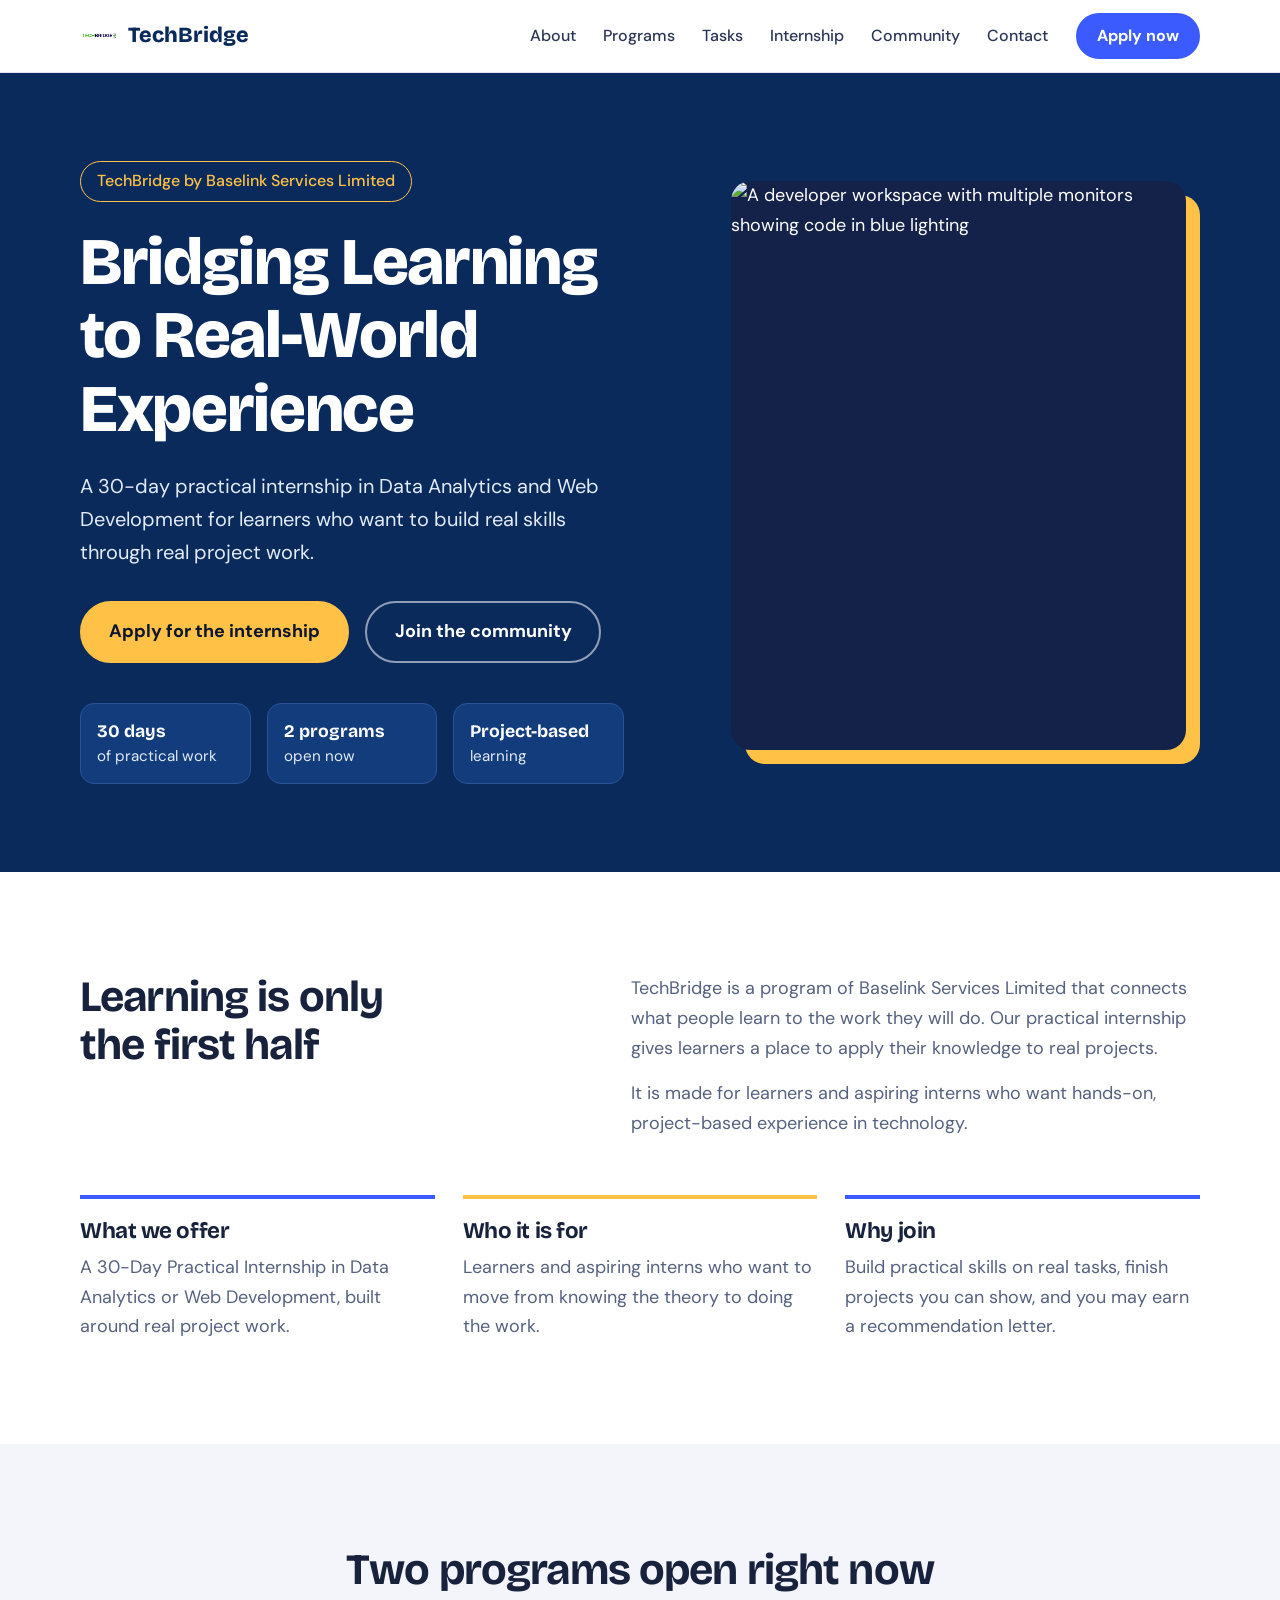
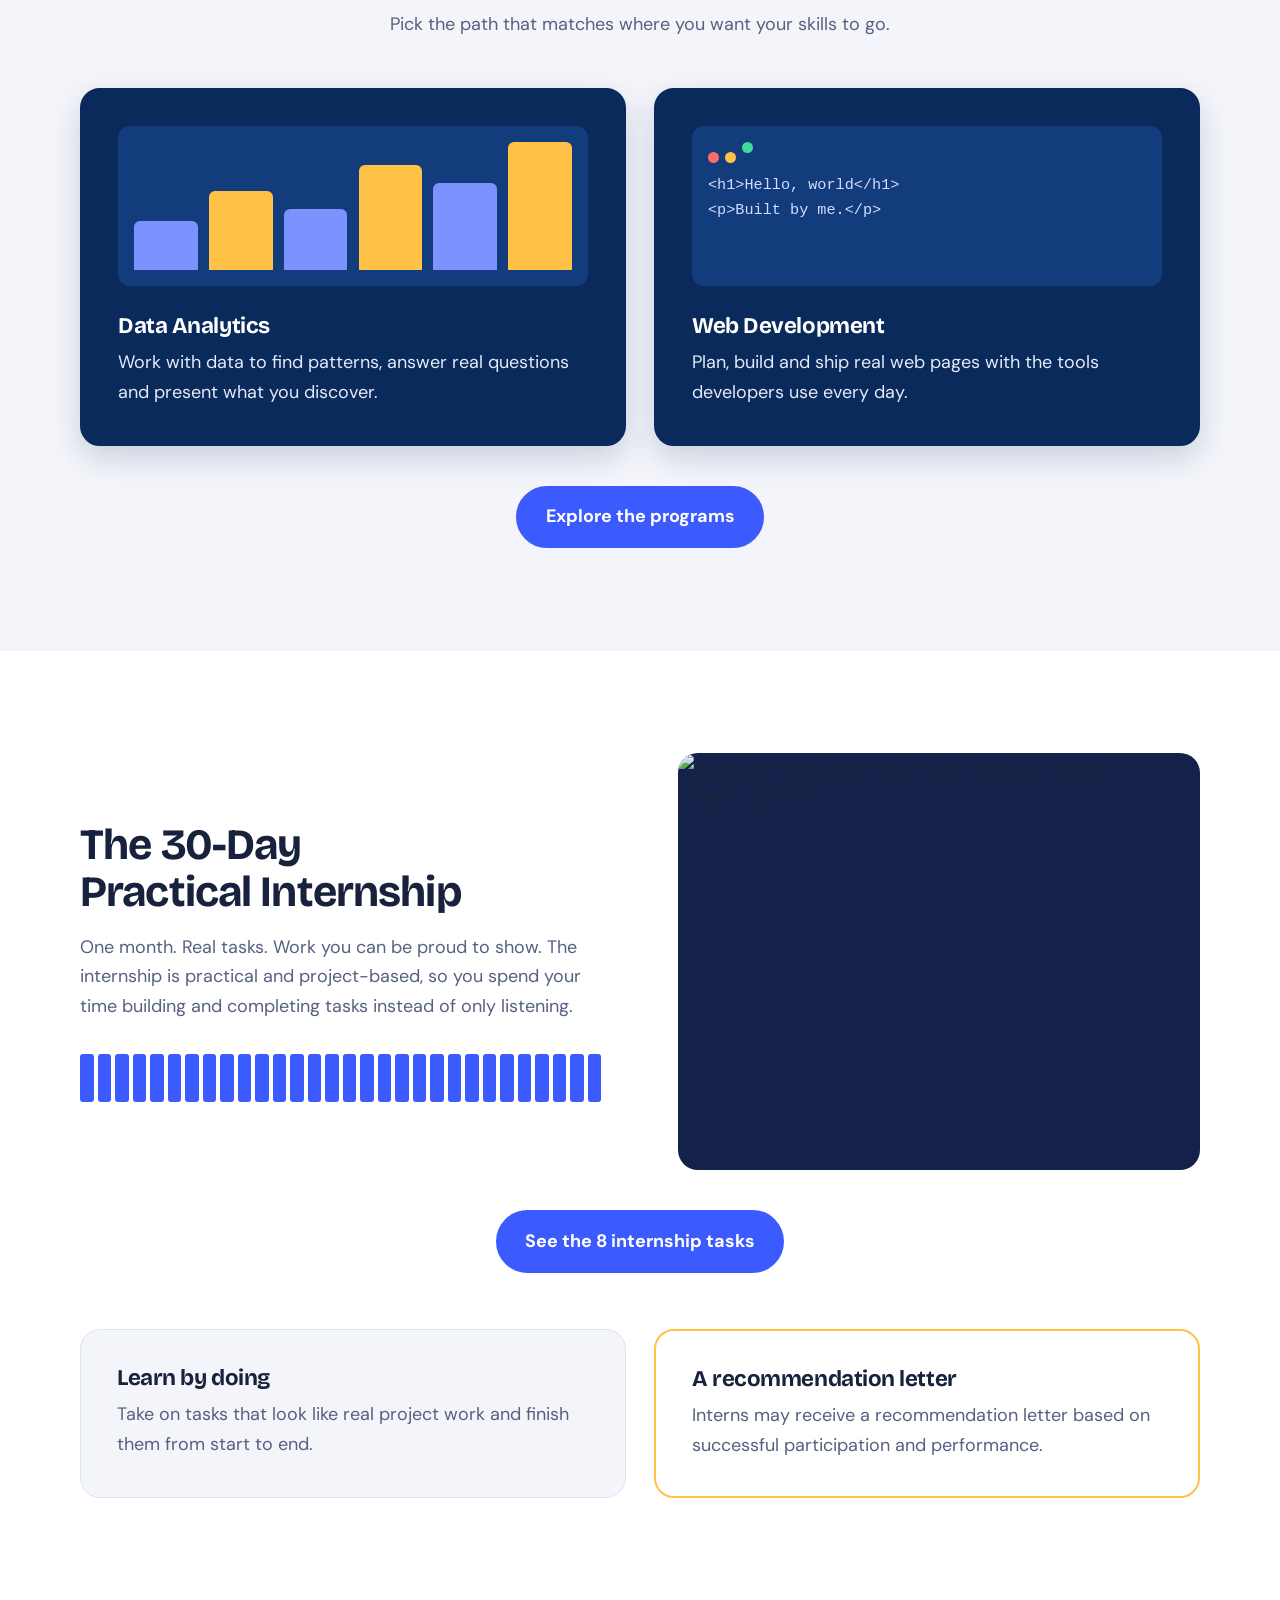
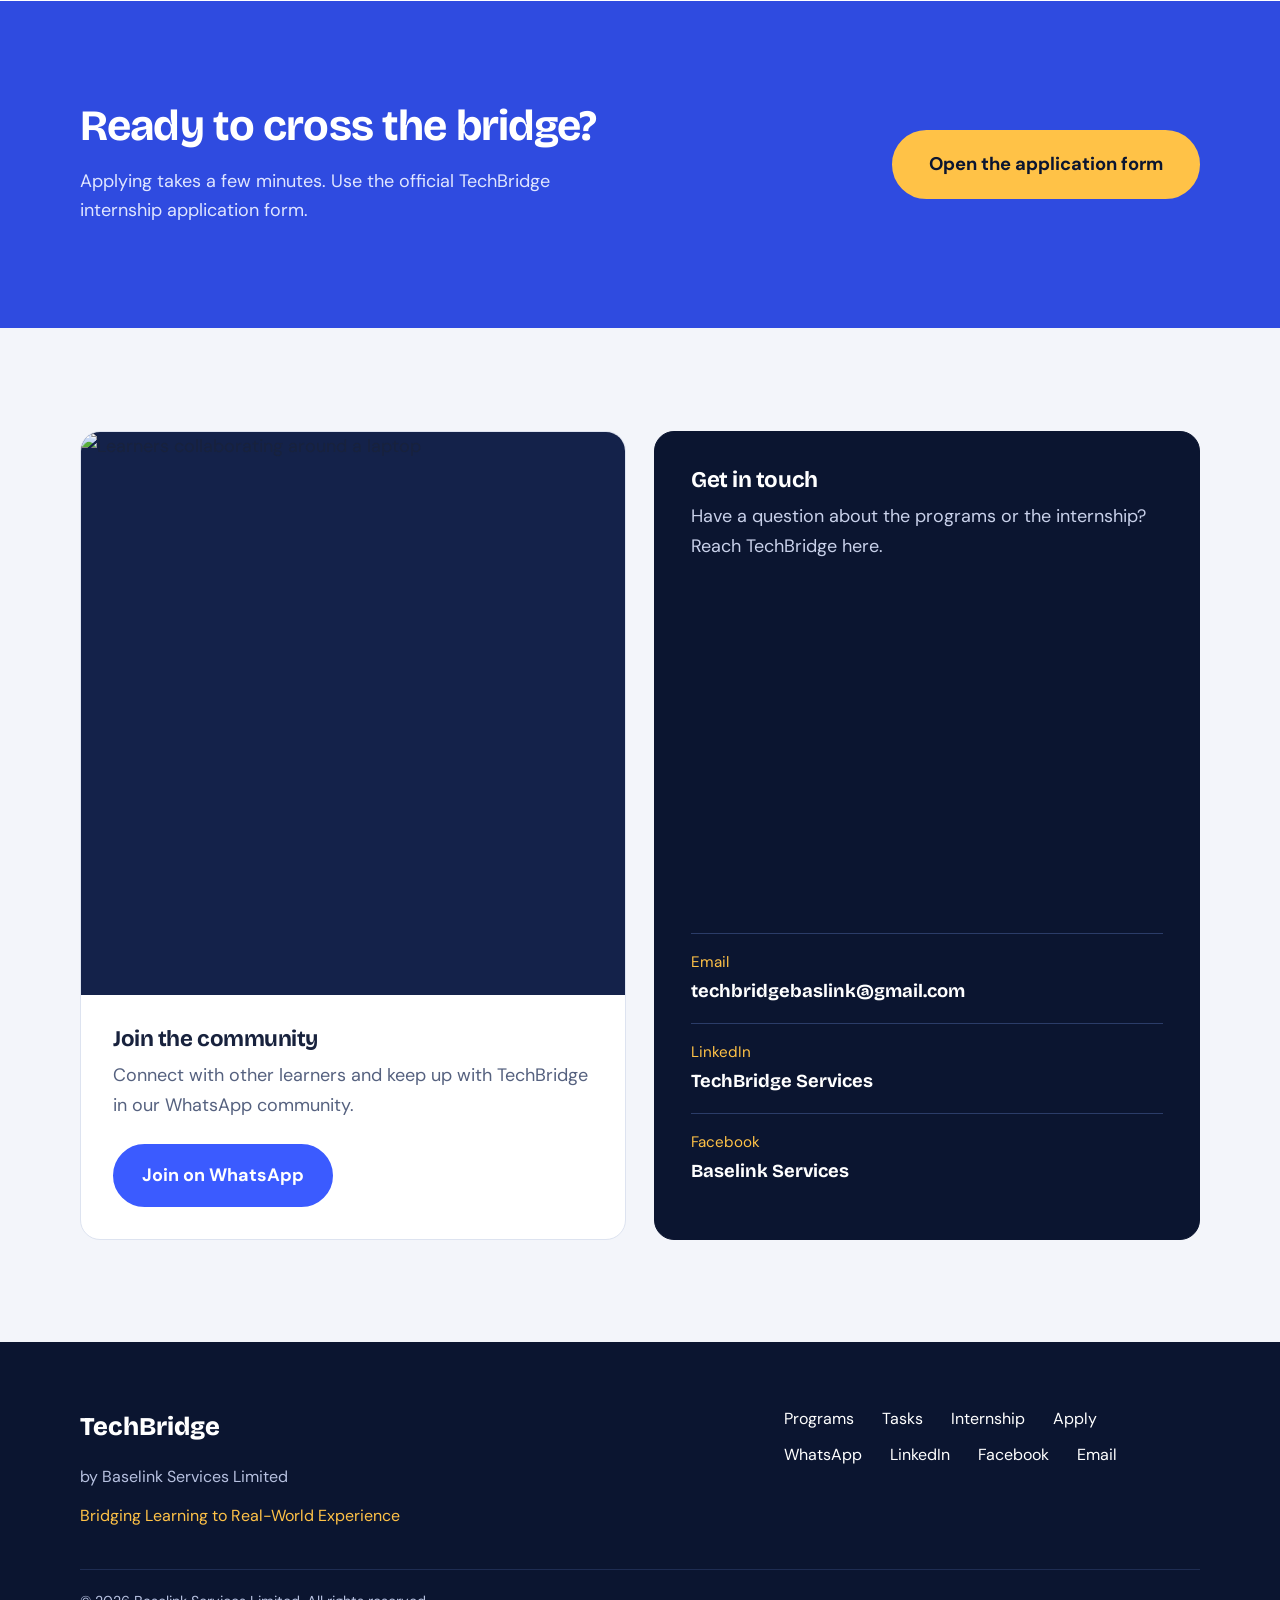
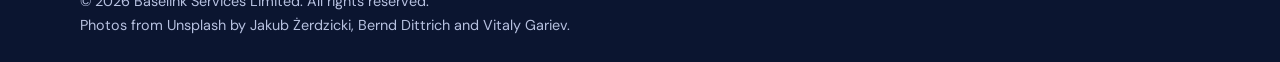
==== commit 7f1d8493: "added task file" ====
--- a/index.html
+++ b/index.html
@@ -39,6 +39,7 @@
         <nav class="nav" aria-label="Main">
           <a href="#about">About</a>
           <a href="programs.html">Programs</a>
+          <a href="tasks.html">Tasks</a>
           <a href="#internship">Internship</a>
           <a href="#community">Community</a>
           <a href="#contact">Contact</a>
@@ -205,6 +206,9 @@
               />
             </div>
           </div>
+          <p class="more">
+            <a class="btn" href="tasks.html">See the 8 internship tasks</a>
+          </p>
           <div class="pair perks">
             <div class="perk">
               <h3>Learn by doing</h3>
@@ -315,6 +319,7 @@
         </div>
         <nav aria-label="Footer">
           <a href="programs.html">Programs</a>
+          <a href="tasks.html">Tasks</a>
           <a href="#internship">Internship</a>
           <a
             href="https://forms.gle/8EbdSy5ttGfLZfjv5"
--- a/style.css
+++ b/style.css
@@ -263,3 +263,78 @@
   .pick,.skills li{transition:none;animation:none}
   .steps li{animation:none}
 }
+
+/* ===== Task 3: Internship Tasks page ===== */
+@media (max-width:900px){.nav{gap:1rem}.nav a:not(.btn){font-size:.95rem}}
+
+/* 30-day track */
+.track{margin-top:3rem}
+.track-bar{display:grid;grid-template-columns:repeat(30,1fr);gap:3px;height:44px}
+.track-bar i{background:#2A5497;border-radius:3px;position:relative}
+.track-bar i.on{background:var(--amber)}
+.track-days{display:flex;justify-content:space-between;color:#E3EAF8;font-size:.9rem;margin-top:.6rem}
+.track-note{color:#E3EAF8;margin-top:1rem;font-size:1rem}
+.legend{display:flex;flex-wrap:wrap;gap:.5rem 1.5rem;margin-top:.75rem;font-size:.95rem;color:#E3EAF8;list-style:none;padding:0}
+.legend li::before{content:"";display:inline-block;width:12px;height:12px;border-radius:3px;margin-right:.45rem;background:#2A5497;vertical-align:-1px}
+.legend li:first-child::before{background:var(--amber)}
+
+/* Journey timeline */
+.journey{list-style:none;padding:0;position:relative;display:grid;gap:2rem}
+.journey::before{content:"";position:absolute;top:0;bottom:0;left:50%;width:4px;margin-left:-2px;background:linear-gradient(var(--blue),var(--amber));border-radius:2px}
+.step{position:relative;display:grid;grid-template-columns:1fr 1fr;gap:clamp(2rem,6vw,5rem)}
+.step .tcard{grid-column:1}
+.step:nth-child(even) .tcard{grid-column:2}
+.step .dot{position:absolute;left:50%;top:1.5rem;transform:translateX(-50%);width:76px;height:76px;margin-left:0;border-radius:50%;background:var(--hero);color:#fff;border:4px solid var(--amber);display:flex;flex-direction:column;align-items:center;justify-content:center;font-family:var(--head);line-height:1;z-index:1;box-shadow:0 0 0 8px #fff}
+.tint .step .dot{box-shadow:0 0 0 8px var(--tint)}
+.dot small{font-size:.7rem;font-weight:500;letter-spacing:.08em;text-transform:uppercase;color:var(--amber)}
+.dot b{font-size:1.6rem;font-weight:800}
+.tcard{background:#fff;border:1px solid var(--line);border-radius:20px;padding:2rem;box-shadow:0 8px 24px rgba(10,42,92,.07);transition:transform .25s,border-color .25s}
+.tcard:hover{transform:translateY(-4px);border-color:var(--blue)}
+.step:nth-child(even) .tcard{border-top:5px solid var(--amber)}
+.step:nth-child(odd) .tcard{border-top:5px solid var(--blue)}
+.tmeta{display:flex;flex-wrap:wrap;align-items:center;gap:.5rem;margin-bottom:.9rem}
+.tnum{font-weight:700;color:var(--link);font-size:1rem}
+.pill{display:inline-block;font-size:.85rem;font-weight:700;padding:.2rem .8rem;border-radius:999px;border:1.5px solid var(--line);color:var(--muted);background:var(--tint)}
+.pill.open{background:#E7F8EF;border-color:#3DDC97;color:#0B6B43}
+.pill.soon{background:#fff;border-color:var(--line)}
+.tcard h3{font-size:1.5rem}
+.tcard p{color:var(--muted)}
+.level{display:flex;align-items:center;gap:.75rem;margin-top:1.1rem;font-size:.95rem;font-weight:700;color:var(--text)}
+.meter{display:flex;gap:4px}
+.meter i{width:26px;height:8px;border-radius:4px;background:var(--line)}
+.meter i.f{background:var(--blue)}
+.lv1 .meter i.f{background:#3DDC97}
+.lv4 .meter i.f{background:var(--amber)}
+.tcard details{margin-top:1.25rem;border-top:1px solid var(--line);padding-top:1rem}
+.tcard summary{cursor:pointer;font-weight:700;color:var(--link);list-style:none;display:flex;justify-content:space-between;align-items:center;gap:1rem}
+.tcard summary::-webkit-details-marker{display:none}
+.tcard summary::after{content:"+";font-size:1.5rem;line-height:1;font-family:var(--head)}
+.tcard details[open] summary::after{content:"\2212"}
+.tcard summary:focus-visible{outline:3px solid var(--amber);outline-offset:4px;border-radius:4px}
+.tcard details p{margin-top:.8rem;font-size:1rem}
+.chips{list-style:none;padding:0;display:flex;flex-wrap:wrap;gap:.5rem;margin-top:.9rem}
+.chips li{font-size:.9rem;padding:.25rem .8rem;border-radius:999px;background:var(--tint);color:var(--text);border:1px solid var(--line)}
+
+@supports (animation-timeline:view()){
+  .tcard,.step .dot{animation:rise linear backwards;animation-timeline:view();animation-range:entry 0% cover 30%}
+}
+
+@media (max-width:900px){
+  .journey::before{left:38px}
+  .step{grid-template-columns:1fr;padding-left:96px}
+  .step .tcard,.step:nth-child(even) .tcard{grid-column:1}
+  .step .dot{left:0;transform:none;width:76px;height:76px}
+}
+@media (max-width:560px){
+  .journey::before{left:26px}
+  .step{padding-left:68px}
+  .step .dot{width:52px;height:52px;border-width:3px;box-shadow:0 0 0 6px #fff}
+  .tint .step .dot{box-shadow:0 0 0 6px var(--tint)}
+  .dot small{font-size:.55rem}.dot b{font-size:1.1rem}
+  .tcard{padding:1.4rem}
+  .track-bar{height:34px;gap:2px}
+  .meter i{width:20px}
+}
+@media (prefers-reduced-motion:reduce){
+  .tcard,.step .dot{animation:none;transition:none}
+}
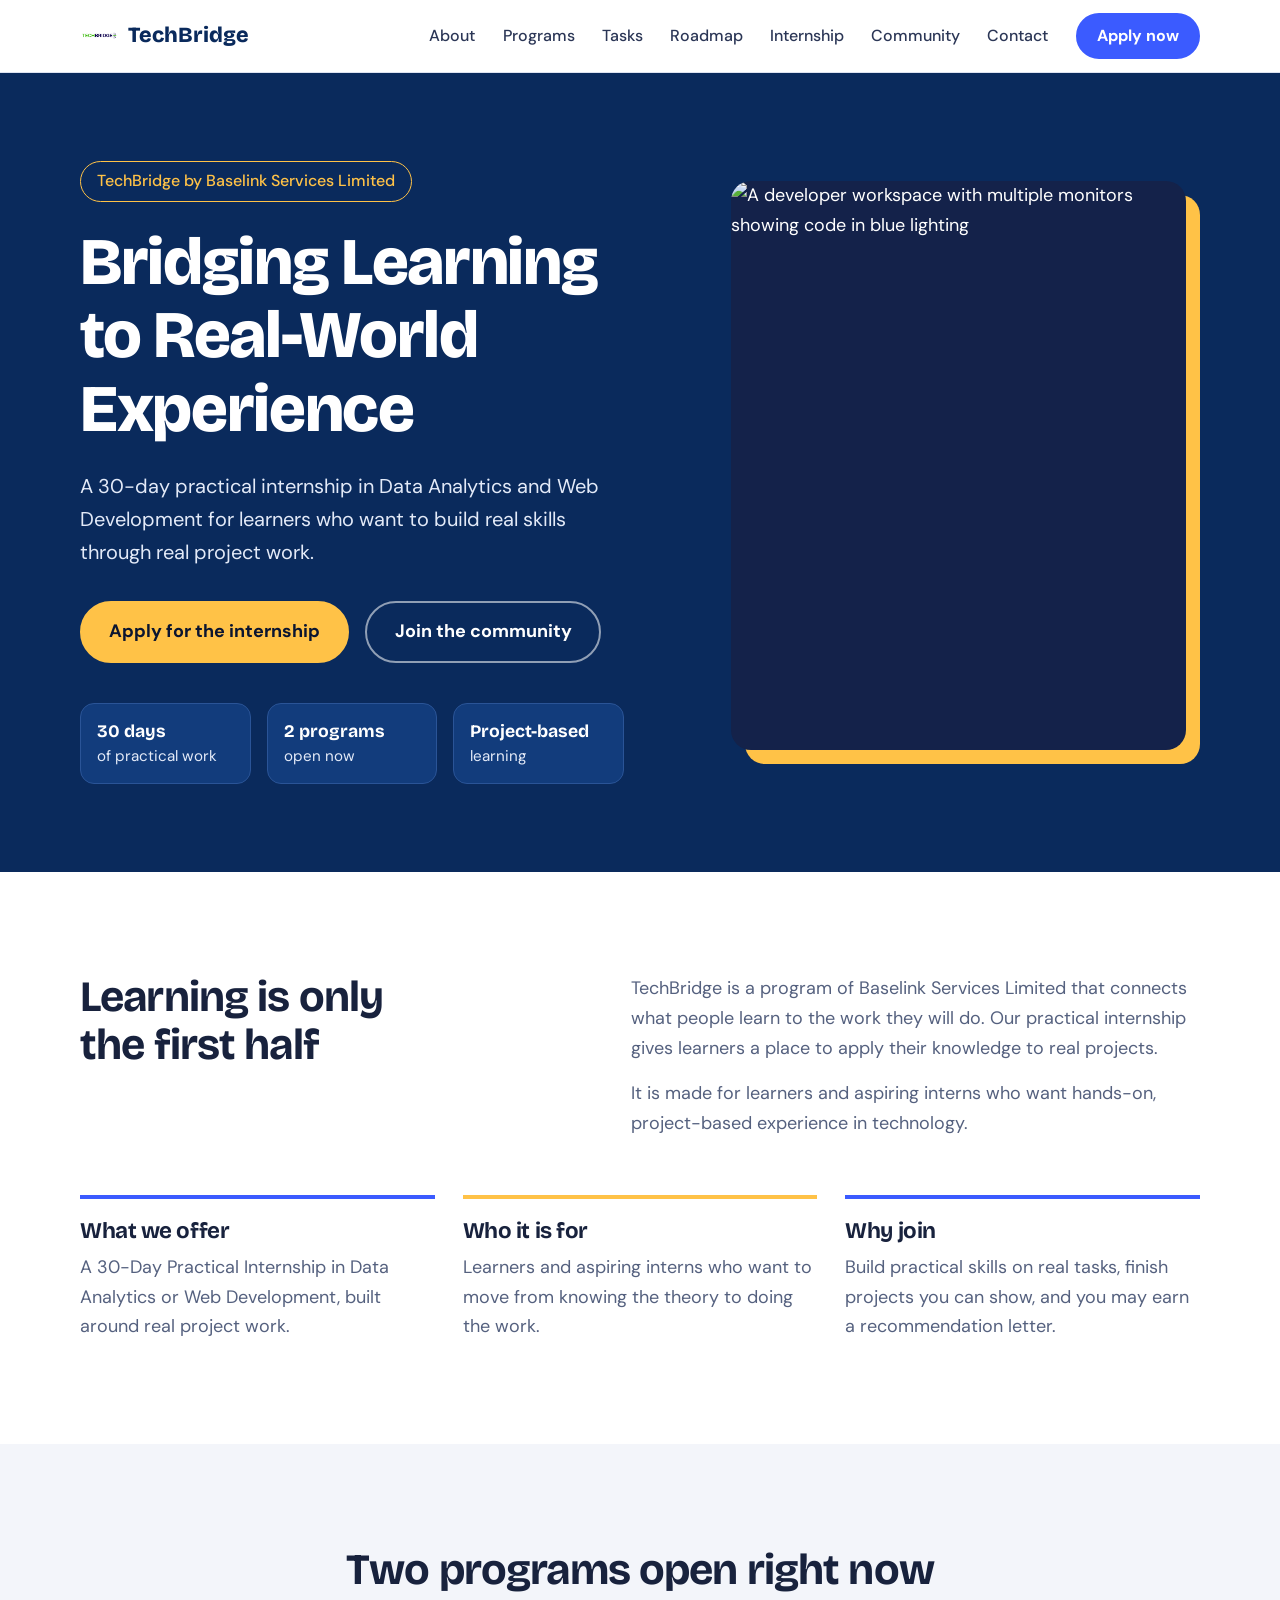
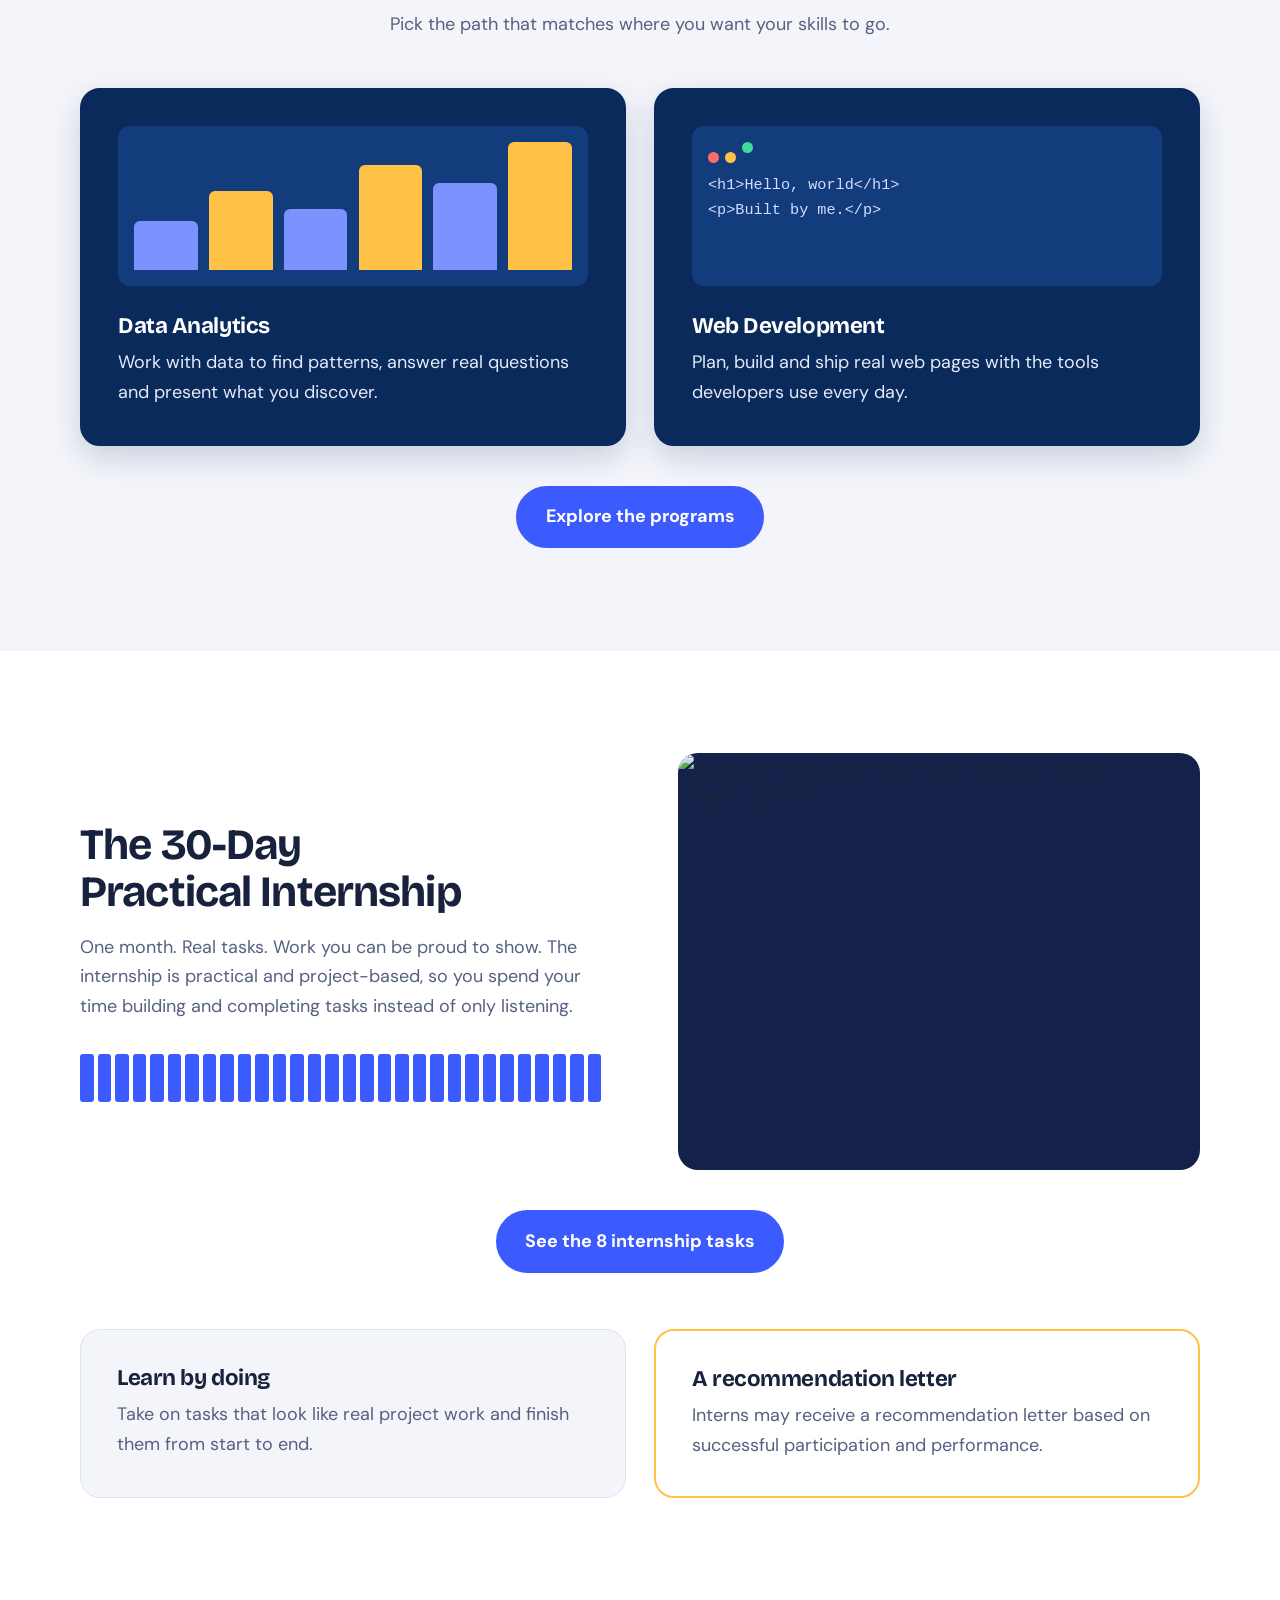
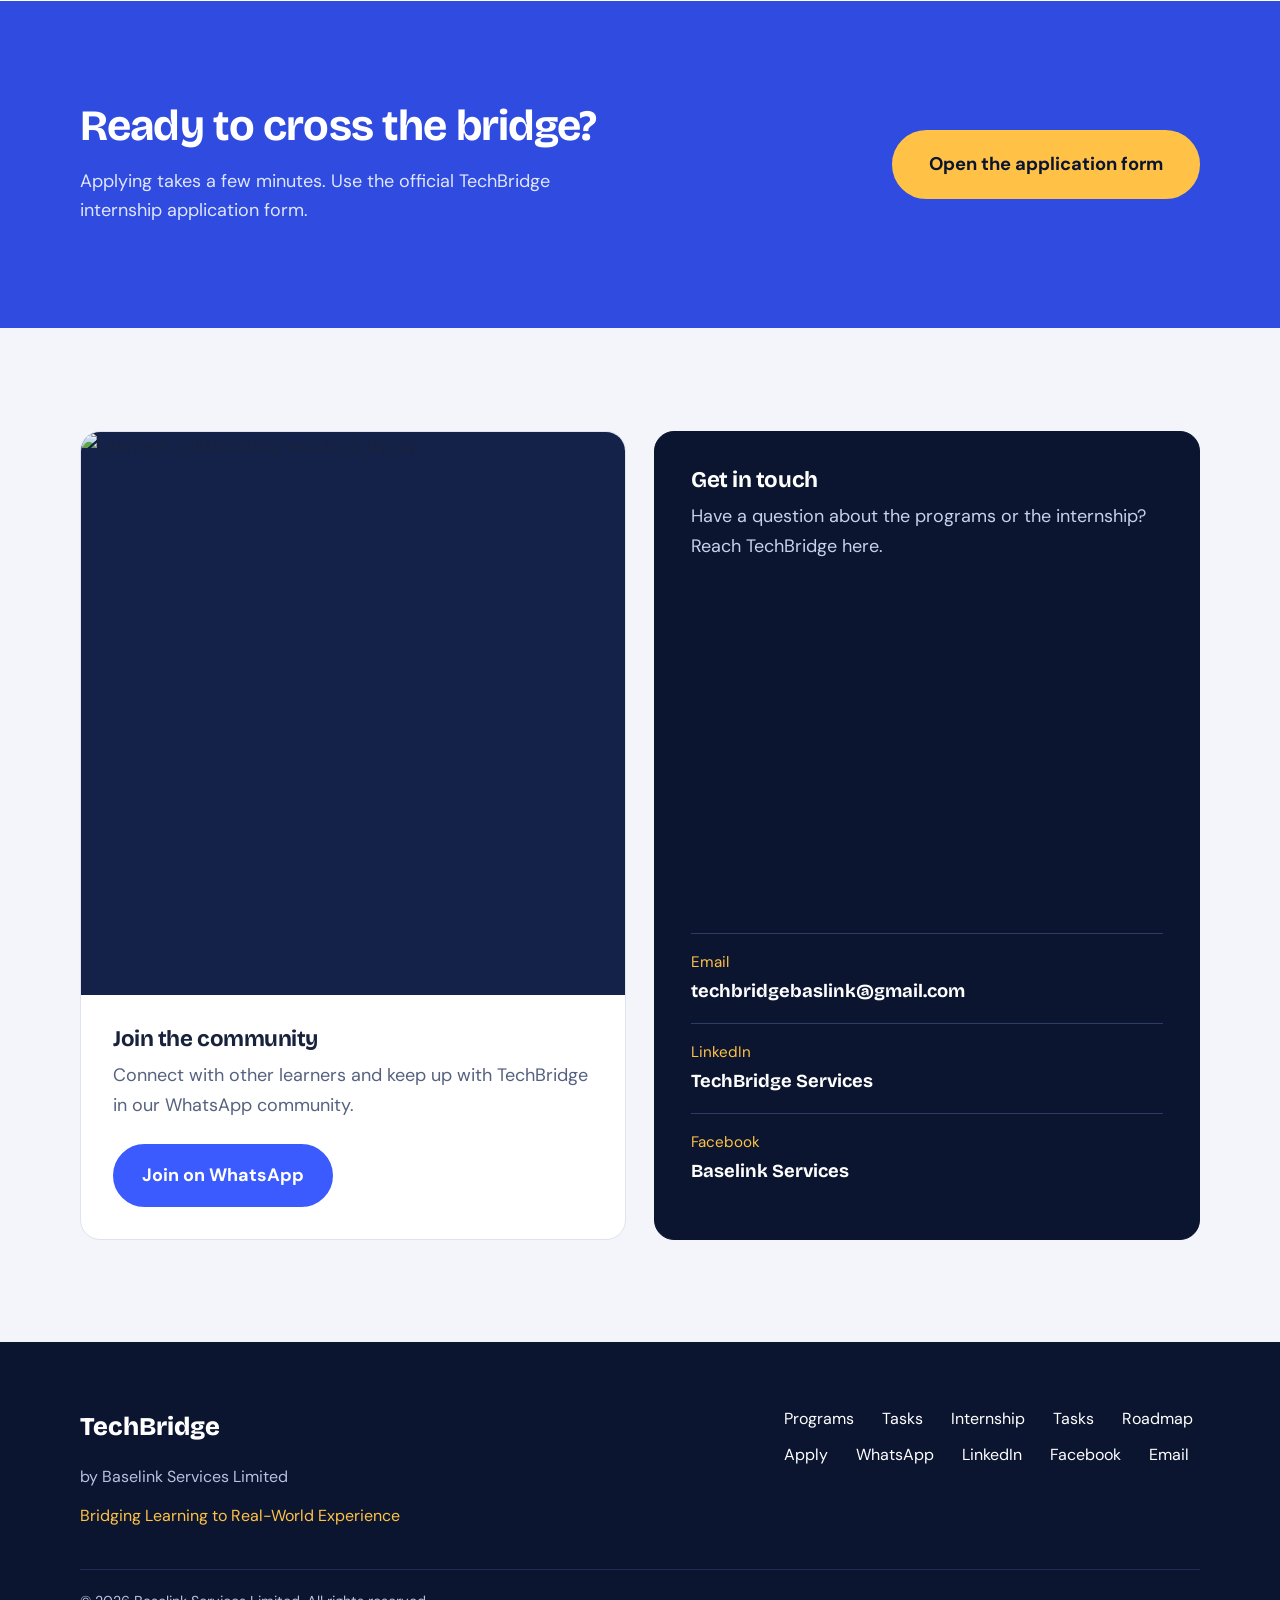
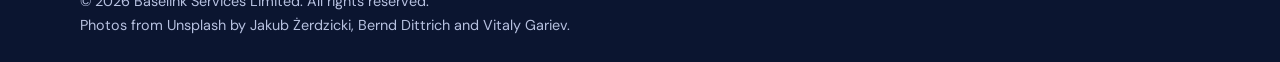
==== commit f4c19d2a: "task 4" ====
--- a/index.html
+++ b/index.html
@@ -40,6 +40,7 @@
           <a href="#about">About</a>
           <a href="programs.html">Programs</a>
           <a href="tasks.html">Tasks</a>
+          <a href="roadmap.html">Roadmap</a>
           <a href="#internship">Internship</a>
           <a href="#community">Community</a>
           <a href="#contact">Contact</a>
@@ -321,6 +322,8 @@
           <a href="programs.html">Programs</a>
           <a href="tasks.html">Tasks</a>
           <a href="#internship">Internship</a>
+          <a href="tasks.html">Tasks</a>
+          <a href="roadmap.html">Roadmap</a>
           <a
             href="https://forms.gle/8EbdSy5ttGfLZfjv5"
             target="_blank"
--- a/style.css
+++ b/style.css
@@ -148,8 +148,8 @@
   .hero-media img{aspect-ratio:4/3}
 }
 
-/* Mobile menu */
-@media (max-width:720px){
+/* Mobile menu (burger shows on tablets and phones) */
+@media (max-width:900px){
   .nav-burger{display:flex;align-items:center;justify-content:center;width:44px;height:44px;cursor:pointer}
   .nav-burger span,.nav-burger span::before,.nav-burger span::after{content:"";display:block;width:24px;height:3px;background:var(--ink);border-radius:2px;position:relative}
   .nav-burger span::before{position:absolute;top:-7px}
@@ -265,7 +265,11 @@
 }
 
 /* ===== Task 3: Internship Tasks page ===== */
-@media (max-width:900px){.nav{gap:1rem}.nav a:not(.btn){font-size:.95rem}}
+/* Slightly tighter header links on small laptops */
+@media (min-width:901px) and (max-width:1100px){
+  .nav{gap:.9rem}
+  .nav a:not(.btn){font-size:.92rem}
+}
 
 /* 30-day track */
 .track{margin-top:3rem}
@@ -338,3 +342,41 @@
 @media (prefers-reduced-motion:reduce){
   .tcard,.step .dot{animation:none;transition:none}
 }
+
+
+/* ===== Task 4: Interactive Roadmap ===== */
+.choose-title{font-size:1.3rem;margin:2.5rem 0 1rem}
+.track-switch{display:grid;grid-template-columns:1fr 1fr;gap:1.25rem}
+.track-btn{font:inherit;text-align:left;cursor:pointer;color:#fff;background:#123C7C;border:2px solid #2A5497;border-top:6px solid var(--accent);border-radius:16px;padding:1.25rem 1.5rem;transition:transform .2s,background .2s,border-color .2s}
+.track-btn[data-track="data"]{--accent:var(--amber)}
+.track-btn[data-track="web"]{--accent:#7C93FF}
+.track-btn small{display:block;color:var(--accent);font-weight:700;letter-spacing:.06em;text-transform:uppercase;font-size:.8rem}
+.track-btn strong{display:block;font-family:var(--head);font-size:1.4rem;margin:.2rem 0 .3rem}
+.track-btn span{display:block;color:#E3EAF8;font-size:.95rem;line-height:1.4}
+.track-btn:hover{transform:translateY(-3px);border-color:var(--accent)}
+.track-btn:focus-visible{outline:3px solid var(--amber);outline-offset:3px}
+.track-btn.active{background:#fff;border-color:#fff;border-top-color:var(--accent)}
+.track-btn.active strong{color:var(--hero)}
+.track-btn.active small{color:var(--link)}
+.track-btn.active span{color:var(--muted)}
+
+.viewing{text-align:center;max-width:40rem;margin:0 auto 3rem}
+.viewing-label{display:inline-block;font-weight:700;letter-spacing:.08em;text-transform:uppercase;font-size:.85rem;color:var(--link);margin-bottom:.4rem}
+.viewing h2{font-size:clamp(1.8rem,4vw,2.6rem);display:inline-block;border-bottom:6px solid var(--blue);padding-bottom:.2rem}
+.viewing p:last-child{color:var(--muted);margin-top:1rem}
+#roadmap[data-track="data"] .viewing h2{border-bottom-color:var(--amber)}
+#roadmap[data-track="data"] .step .tcard{border-top-color:var(--amber)}
+#roadmap[data-track="web"] .step .tcard{border-top-color:var(--blue)}
+.lv3 .meter i.f{background:var(--amber)}
+.step{animation:fadein .4s ease both}
+@keyframes fadein{from{opacity:0}to{opacity:1}}
+
+@media (max-width:700px){
+  .track-switch{grid-template-columns:1fr}
+}
+@media (prefers-reduced-motion:reduce){
+  .step{animation:none}
+  .track-btn{transition:none}
+}
+.track-note-box{max-width:40rem;margin:1.25rem auto 0;padding:.9rem 1.25rem;background:#fff;border:1px solid var(--line);border-left:5px solid var(--blue);border-radius:12px;color:var(--text);text-align:left}
+.track-note-box a{font-weight:700;color:var(--link)}
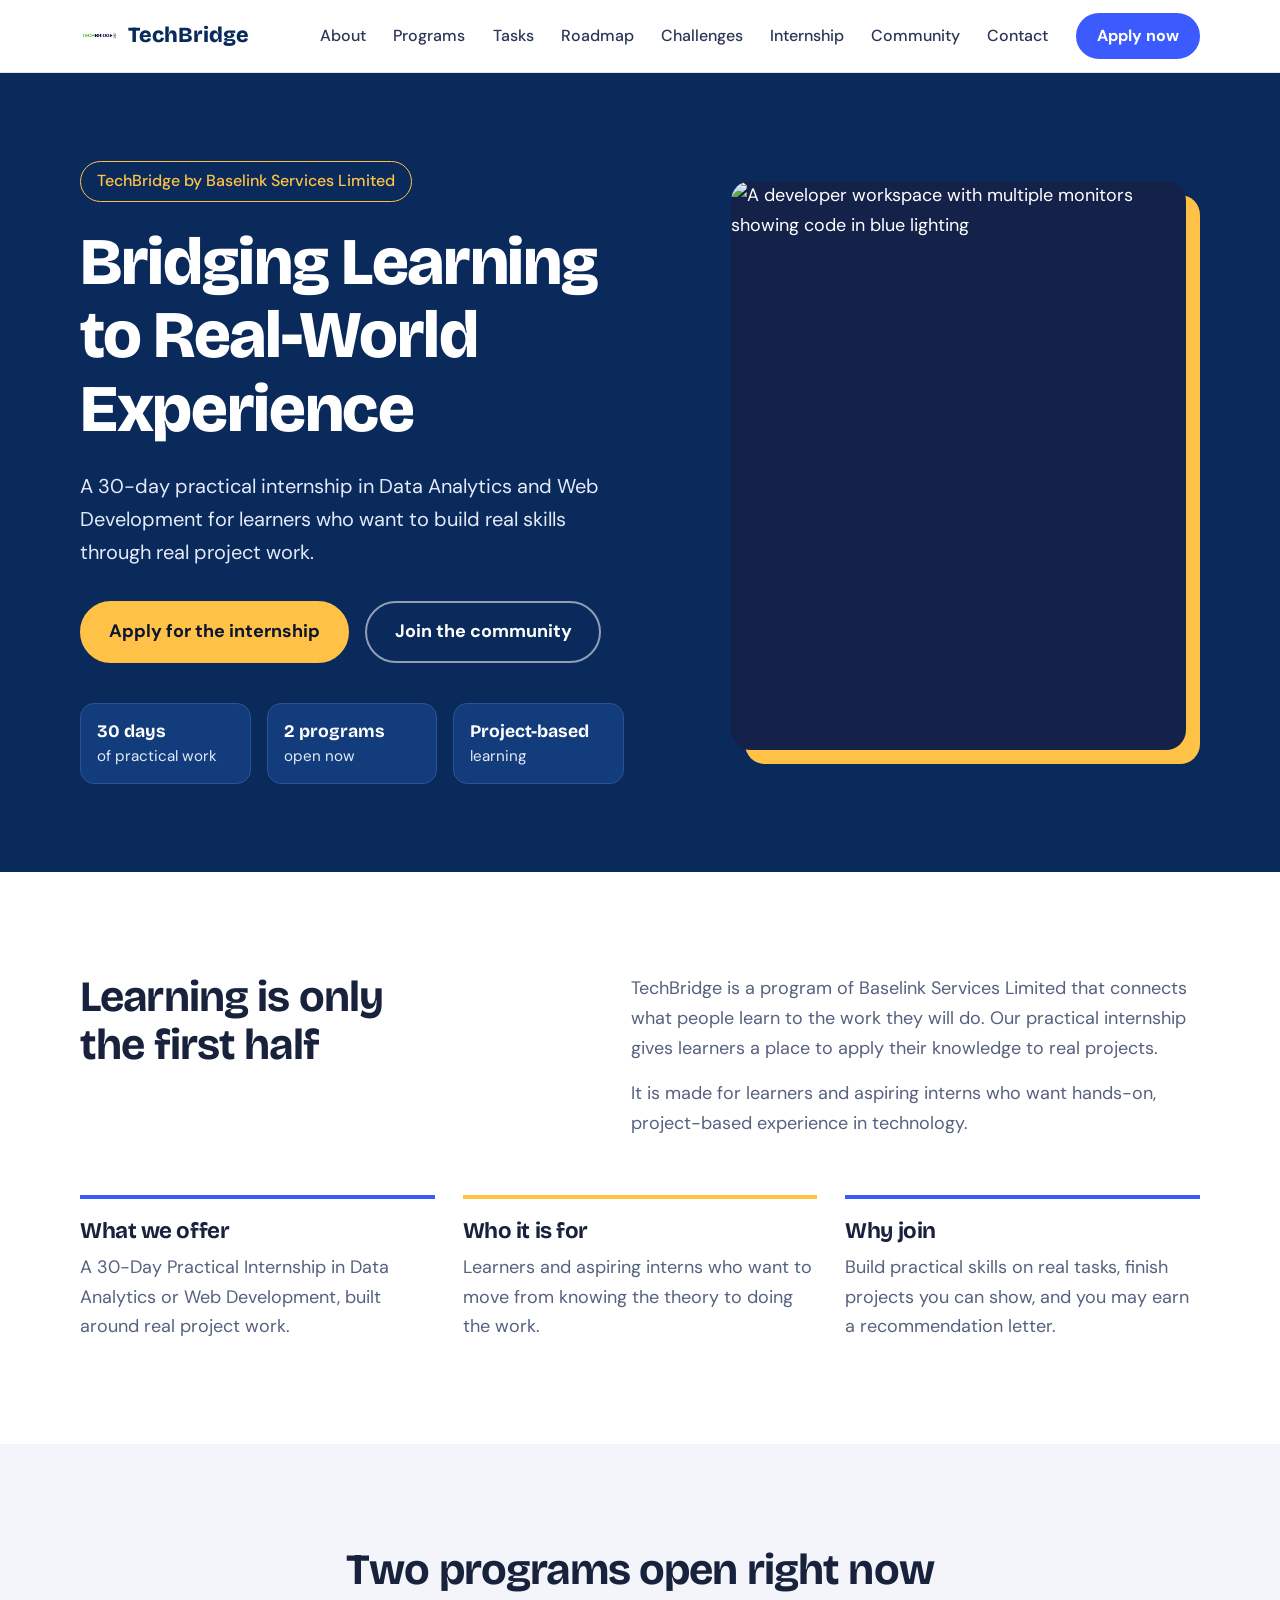
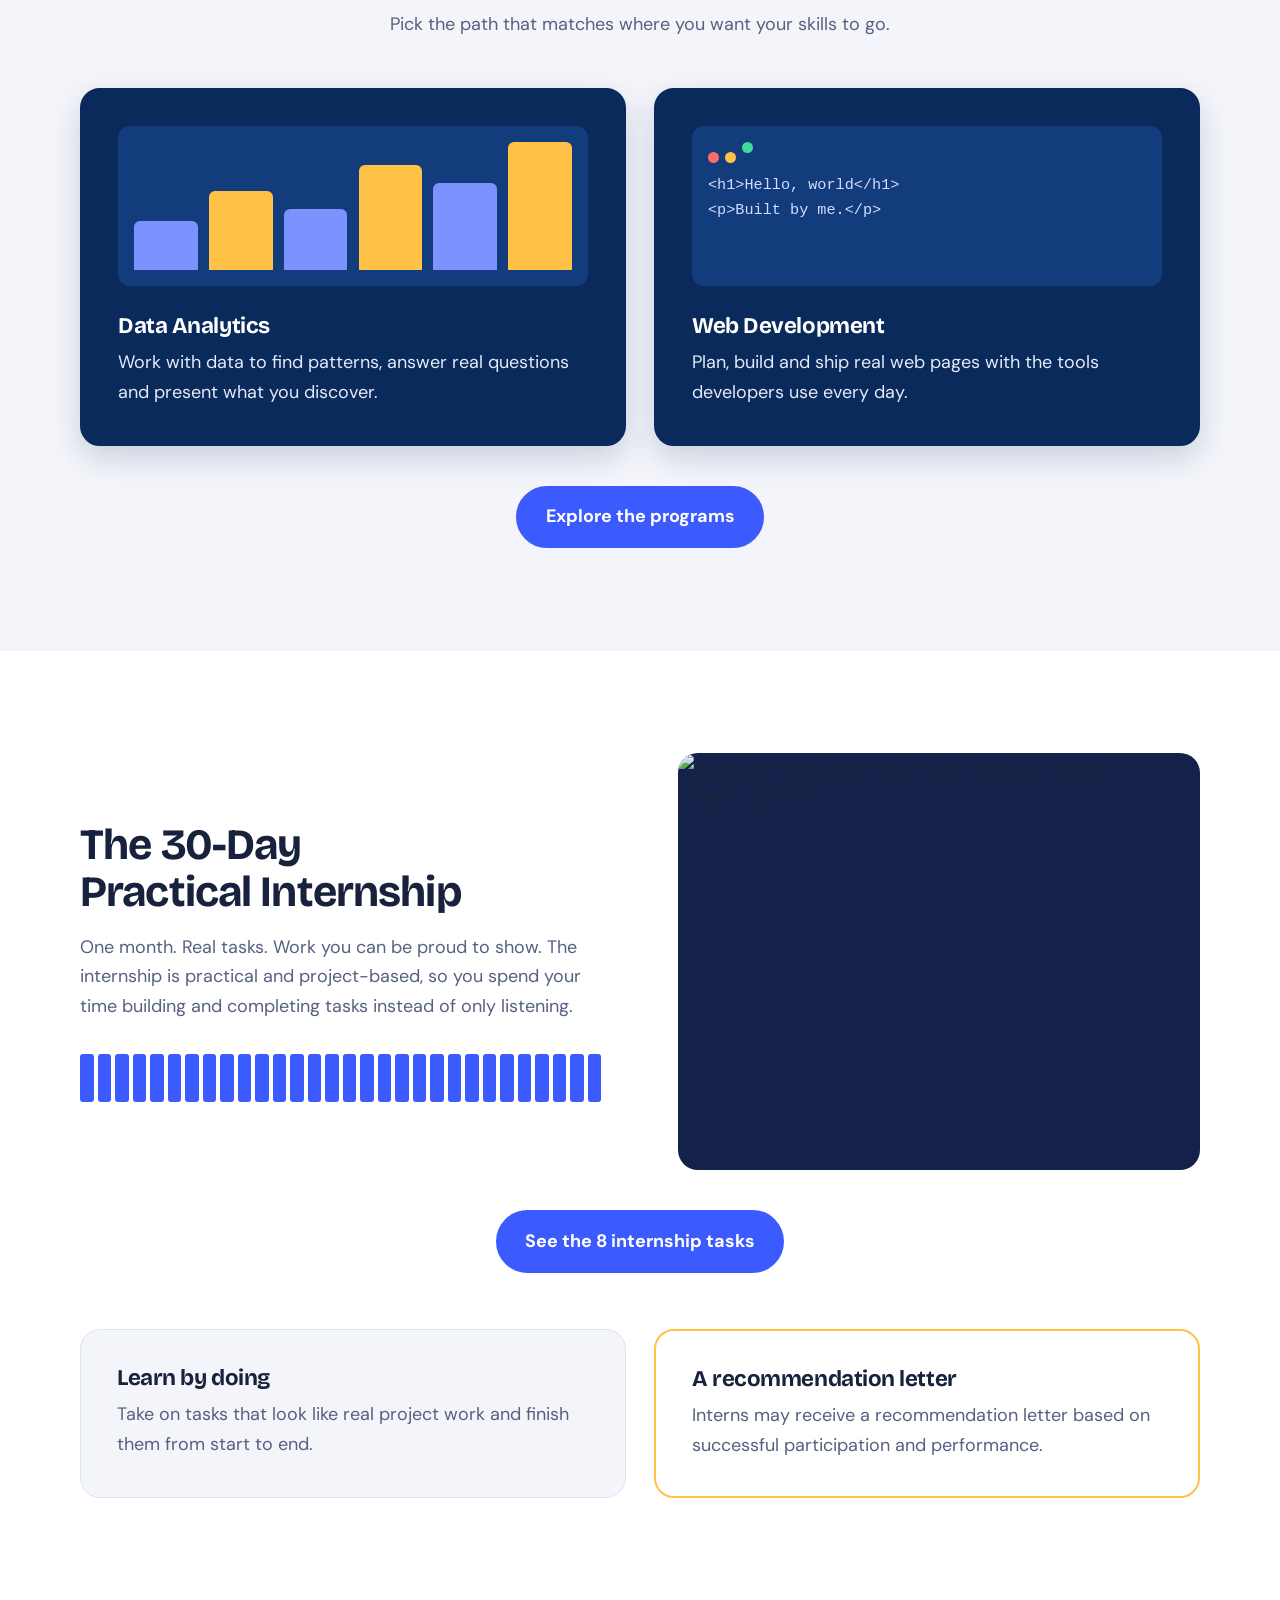
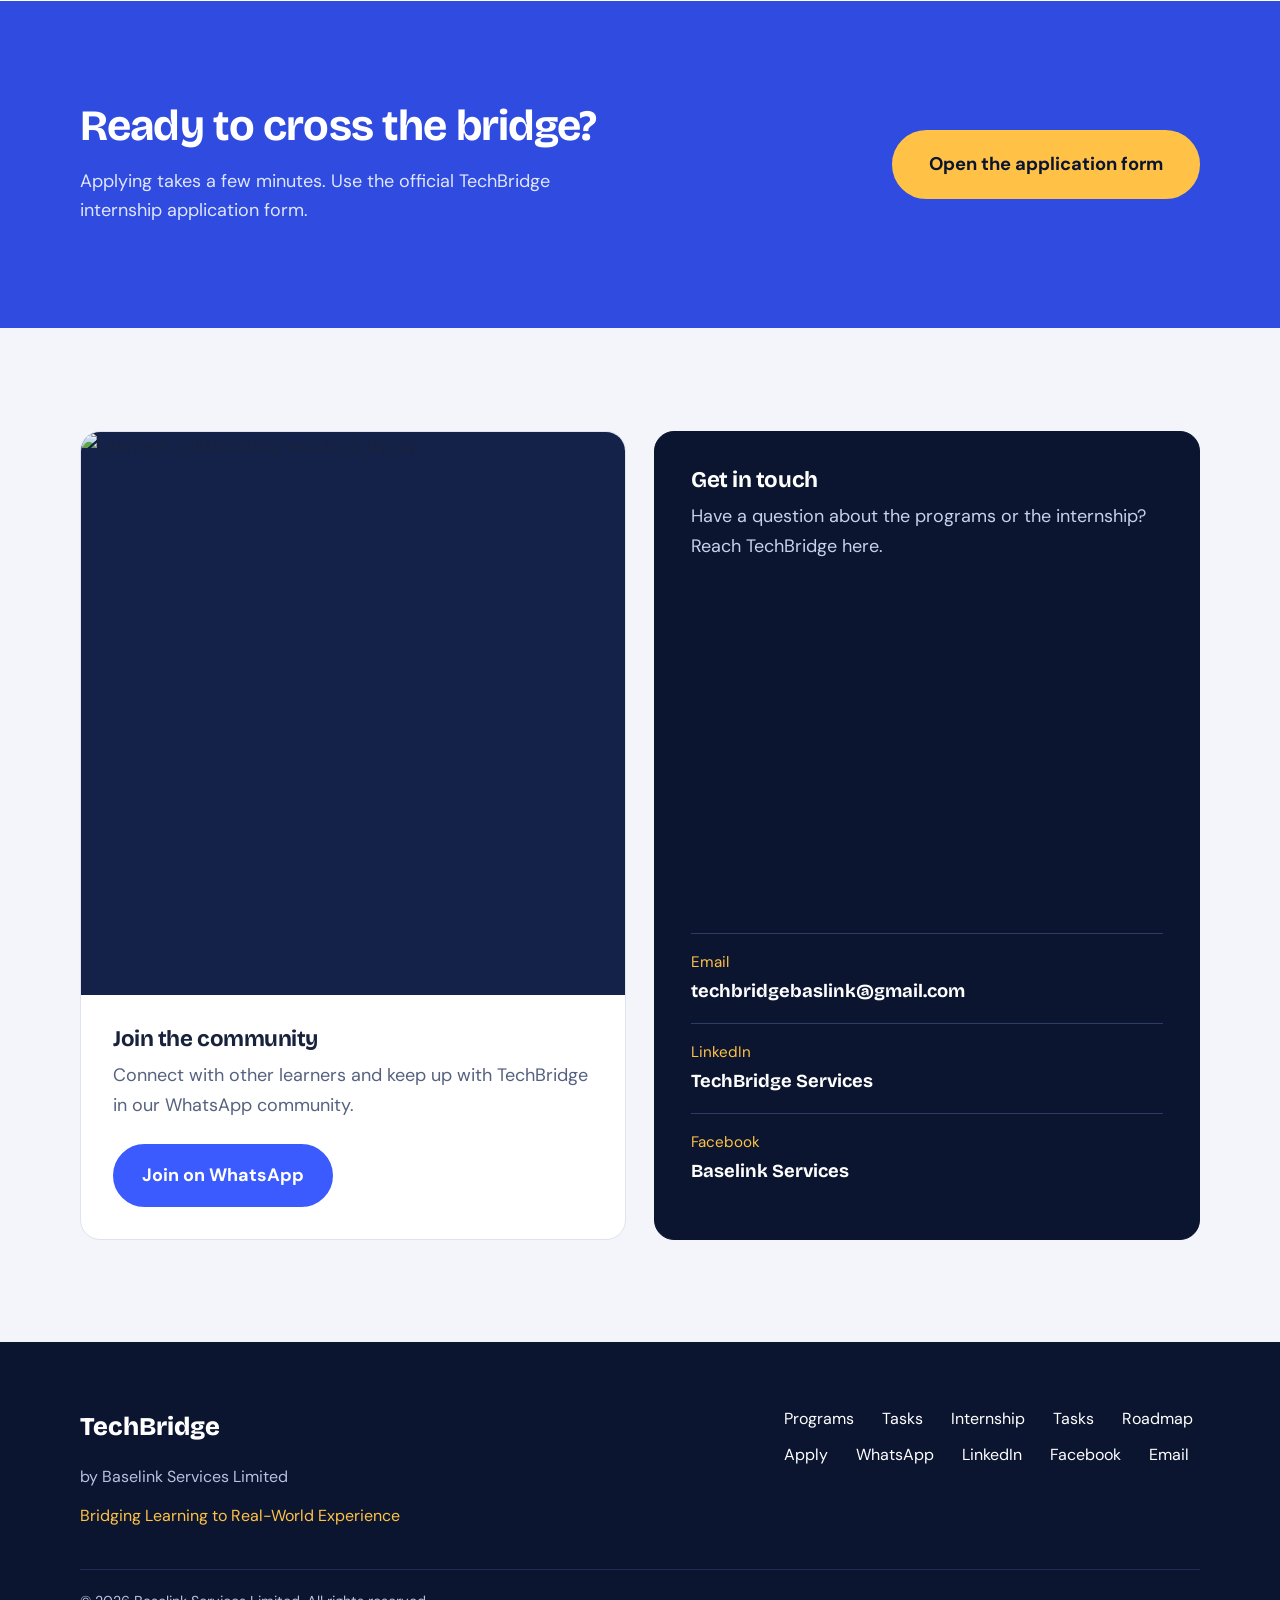
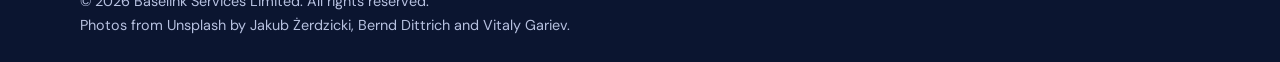
==== commit d95ed010: "task 5" ====
--- a/index.html
+++ b/index.html
@@ -41,6 +41,7 @@
           <a href="programs.html">Programs</a>
           <a href="tasks.html">Tasks</a>
           <a href="roadmap.html">Roadmap</a>
+          <a href="challenges.html">Challenges</a>
           <a href="#internship">Internship</a>
           <a href="#community">Community</a>
           <a href="#contact">Contact</a>
--- a/style.css
+++ b/style.css
@@ -379,4 +379,77 @@
   .track-btn{transition:none}
 }
 .track-note-box{max-width:40rem;margin:1.25rem auto 0;padding:.9rem 1.25rem;background:#fff;border:1px solid var(--line);border-left:5px solid var(--blue);border-radius:12px;color:var(--text);text-align:left}
-.track-note-box a{font-weight:700;color:var(--link)}+.track-note-box a{font-weight:700;color:var(--link)}
+
+/* ===== Task 5: Challenge Hub ===== */
+.btn-outline{background:transparent;color:var(--link);border-color:var(--link)}
+.btn-outline:hover{background:var(--link);color:#fff;border-color:var(--link)}
+
+.ch-filters{background:#fff;border:1px solid var(--line);border-radius:20px;padding:1.75rem;display:grid;grid-template-columns:1fr 1fr;gap:1.5rem 2rem}
+.ch-group:last-child{grid-column:1 / -1}
+.ch-label{display:block;font-weight:700;font-size:.85rem;letter-spacing:.06em;text-transform:uppercase;color:var(--muted);margin-bottom:.6rem}
+.ch-chips{display:flex;flex-wrap:wrap;gap:.5rem}
+.ch-chip{font:inherit;font-size:1rem;font-weight:500;cursor:pointer;min-height:44px;padding:.5rem 1.15rem;border-radius:999px;border:2px solid var(--line);background:#fff;color:var(--text);transition:background .2s,color .2s,border-color .2s}
+.ch-chip:hover{border-color:var(--blue)}
+.ch-chip[aria-pressed="true"]{background:var(--hero);border-color:var(--hero);color:#fff}
+.ch-search{font:inherit;width:100%;min-height:48px;padding:.65rem 1.1rem;border-radius:999px;border:2px solid var(--line);background:#fff;color:var(--text)}
+.ch-search:focus{outline:3px solid var(--amber);outline-offset:2px;border-color:var(--blue)}
+
+.ch-bar{display:flex;flex-wrap:wrap;gap:.75rem 1.5rem;align-items:center;justify-content:space-between;margin:2rem 0 1.25rem}
+.ch-bar p{margin:0;font-weight:700;color:var(--text)}
+.ch-reset{font:inherit;font-weight:700;cursor:pointer;background:none;border:0;color:var(--link);text-decoration:underline;padding:.5rem 0;min-height:44px}
+
+.ch-grid{display:grid;grid-template-columns:repeat(auto-fill,minmax(300px,1fr));gap:1.5rem}
+.ccard{background:#fff;border:1px solid var(--line);border-top:6px solid var(--accent,var(--blue));border-radius:20px;padding:1.75rem;display:flex;flex-direction:column;gap:.9rem;box-shadow:0 8px 24px rgba(10,42,92,.07);transition:transform .25s;animation:fadein .35s ease both}
+.ccard:hover{transform:translateY(-4px)}
+.ccard[data-track="data"]{--accent:var(--amber)}
+.ccard[data-track="web"]{--accent:var(--blue)}
+.ccard h3{margin:0;font-size:1.4rem}
+.ccard p{margin:0}
+.ch-desc{color:var(--muted)}
+.ch-outcome{background:var(--tint);border-radius:12px;padding:.9rem 1rem;font-size:1rem;color:var(--text)}
+.ch-outcome strong{display:block;font-family:var(--head);margin-bottom:.2rem}
+.ch-time{font-size:.95rem;color:var(--muted)}
+.ccard .btn{margin-top:auto;align-self:flex-start}
+
+.ch-tags{display:flex;flex-wrap:wrap;gap:.5rem}
+.ch-track,.ch-level{display:inline-block;font-size:.85rem;font-weight:700;padding:.2rem .8rem;border-radius:999px;border:1.5px solid transparent}
+.ch-track.data{background:#FFF4D6;color:#7A5200;border-color:var(--amber)}
+.ch-track.web{background:#E8ECFF;color:#1F35B8;border-color:var(--blue)}
+.ch-level.beginner{background:#E7F8EF;color:#0B6B43;border-color:#3DDC97}
+.ch-level.intermediate{background:#fff;color:var(--text);border-color:var(--muted)}
+.ch-level.advanced{background:var(--hero);color:#fff;border-color:var(--hero)}
+
+.ch-empty{text-align:center;background:#fff;border:2px dashed var(--line);border-radius:20px;padding:2.5rem 1.5rem;margin-top:1.5rem}
+.ch-empty[hidden]{display:none}
+.ch-empty p{color:var(--muted);margin:.5rem 0 1.25rem}
+
+/* Details popup */
+.ch-dialog{width:min(640px,calc(100% - 2rem));max-height:calc(100vh - 2rem);border:0;border-radius:20px;padding:0;color:var(--text);box-shadow:0 24px 60px rgba(11,21,48,.4)}
+.ch-dialog::backdrop{background:rgba(11,21,48,.65)}
+.ch-dialog-inner{position:relative;padding:2rem}
+.ch-dialog h2{font-size:clamp(1.6rem,4vw,2rem);margin:.8rem 0 1rem;padding-right:2.5rem}
+.ch-dialog h3{font-size:1.05rem;margin:1.4rem 0 .4rem;color:var(--link)}
+.ch-dialog p{color:var(--muted)}
+.ch-close{position:absolute;top:1rem;right:1rem;width:44px;height:44px;border-radius:50%;border:0;background:var(--tint);color:var(--text);font-size:1.6rem;line-height:1;cursor:pointer}
+.ch-close:hover{background:var(--line)}
+.ch-list{padding-left:1.25rem;color:var(--muted)}
+.ch-list li{margin-top:.3rem}
+.ch-facts{display:grid;grid-template-columns:1fr 1fr;gap:1rem;margin-top:1.5rem}
+.ch-facts p{background:var(--tint);border-radius:12px;padding:.9rem 1rem;color:var(--text);font-size:1rem}
+.ch-facts strong{display:block;font-family:var(--head);margin-bottom:.2rem}
+.ch-facts span{display:block}
+.ch-dialog-actions{margin-top:1.75rem}
+body:has(dialog[open]){overflow:hidden}
+
+@media (max-width:700px){
+  .ch-filters{grid-template-columns:1fr;padding:1.25rem}
+  .ch-group:last-child{grid-column:auto}
+  .ch-grid{grid-template-columns:1fr}
+  .ch-facts{grid-template-columns:1fr}
+  .ch-dialog-inner{padding:1.5rem}
+}
+@media (prefers-reduced-motion:reduce){
+  .ccard{animation:none;transition:none}
+  .ch-chip{transition:none}
+}
